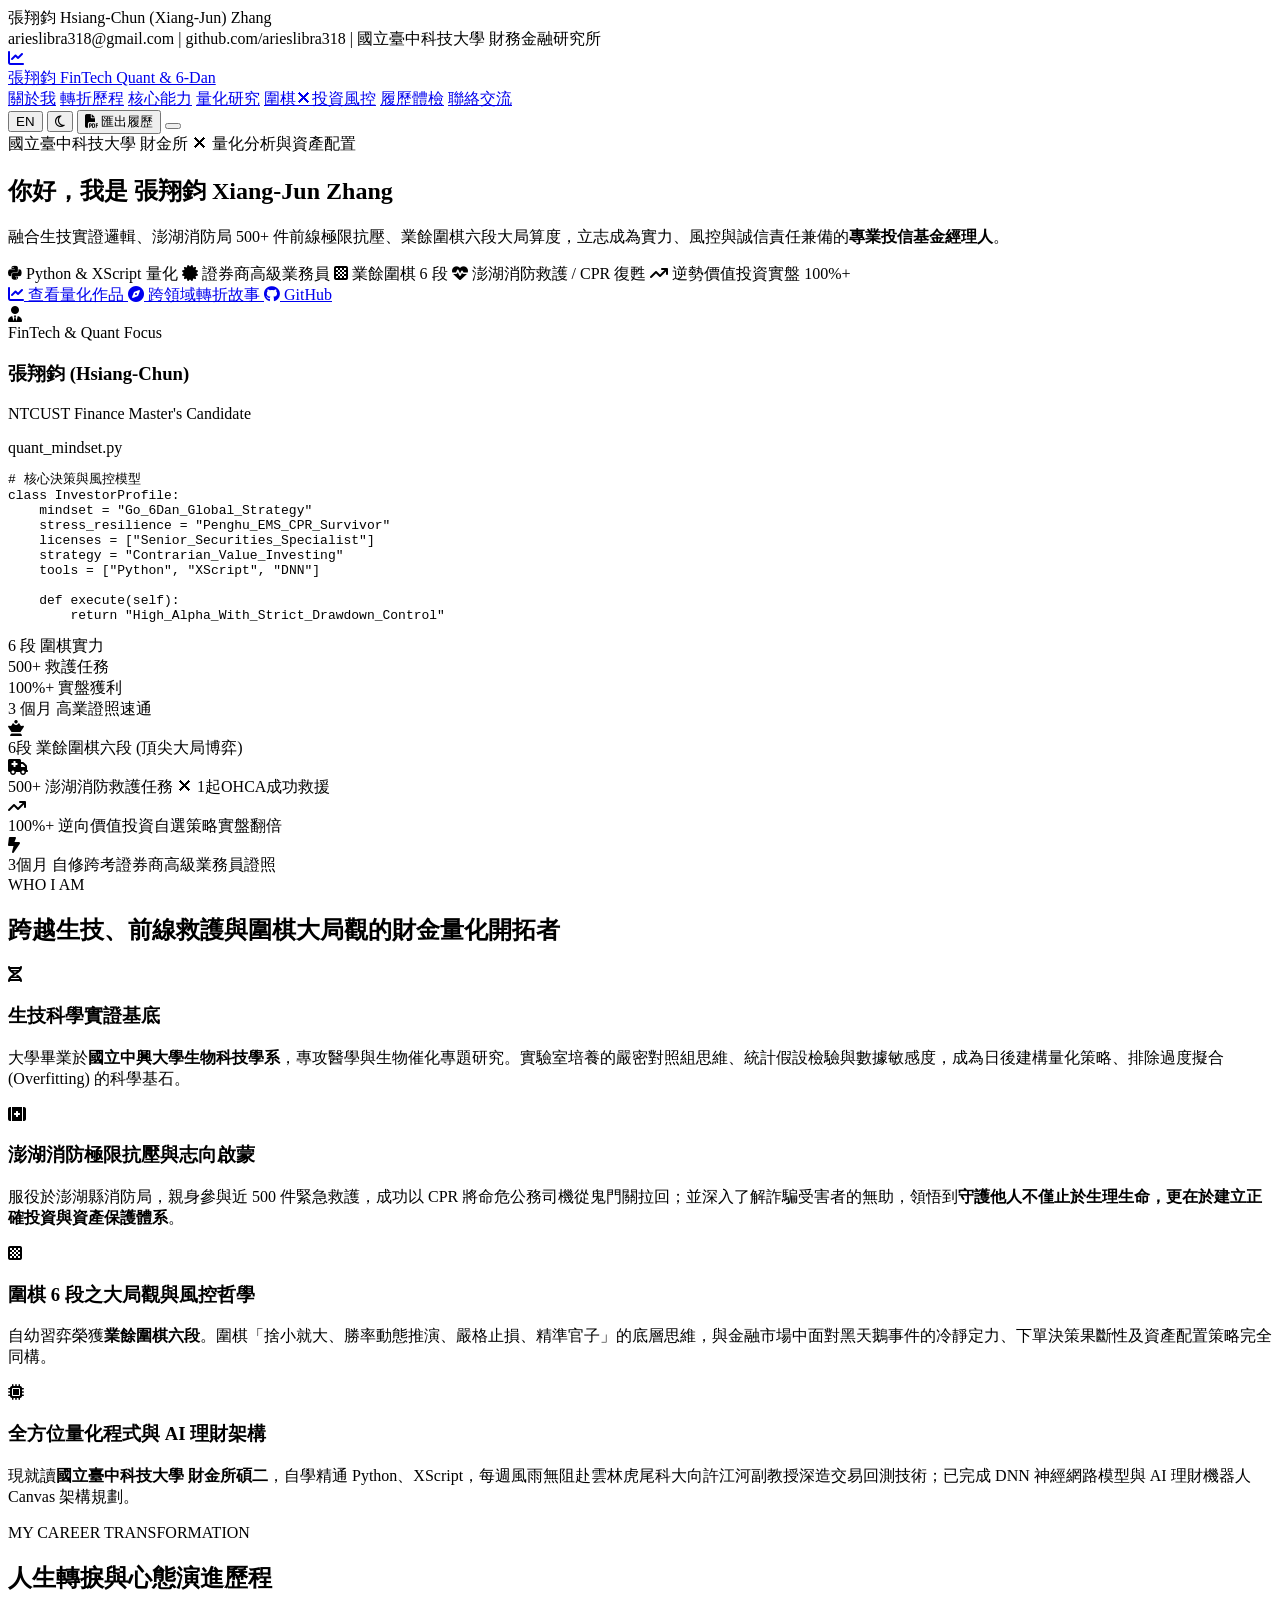
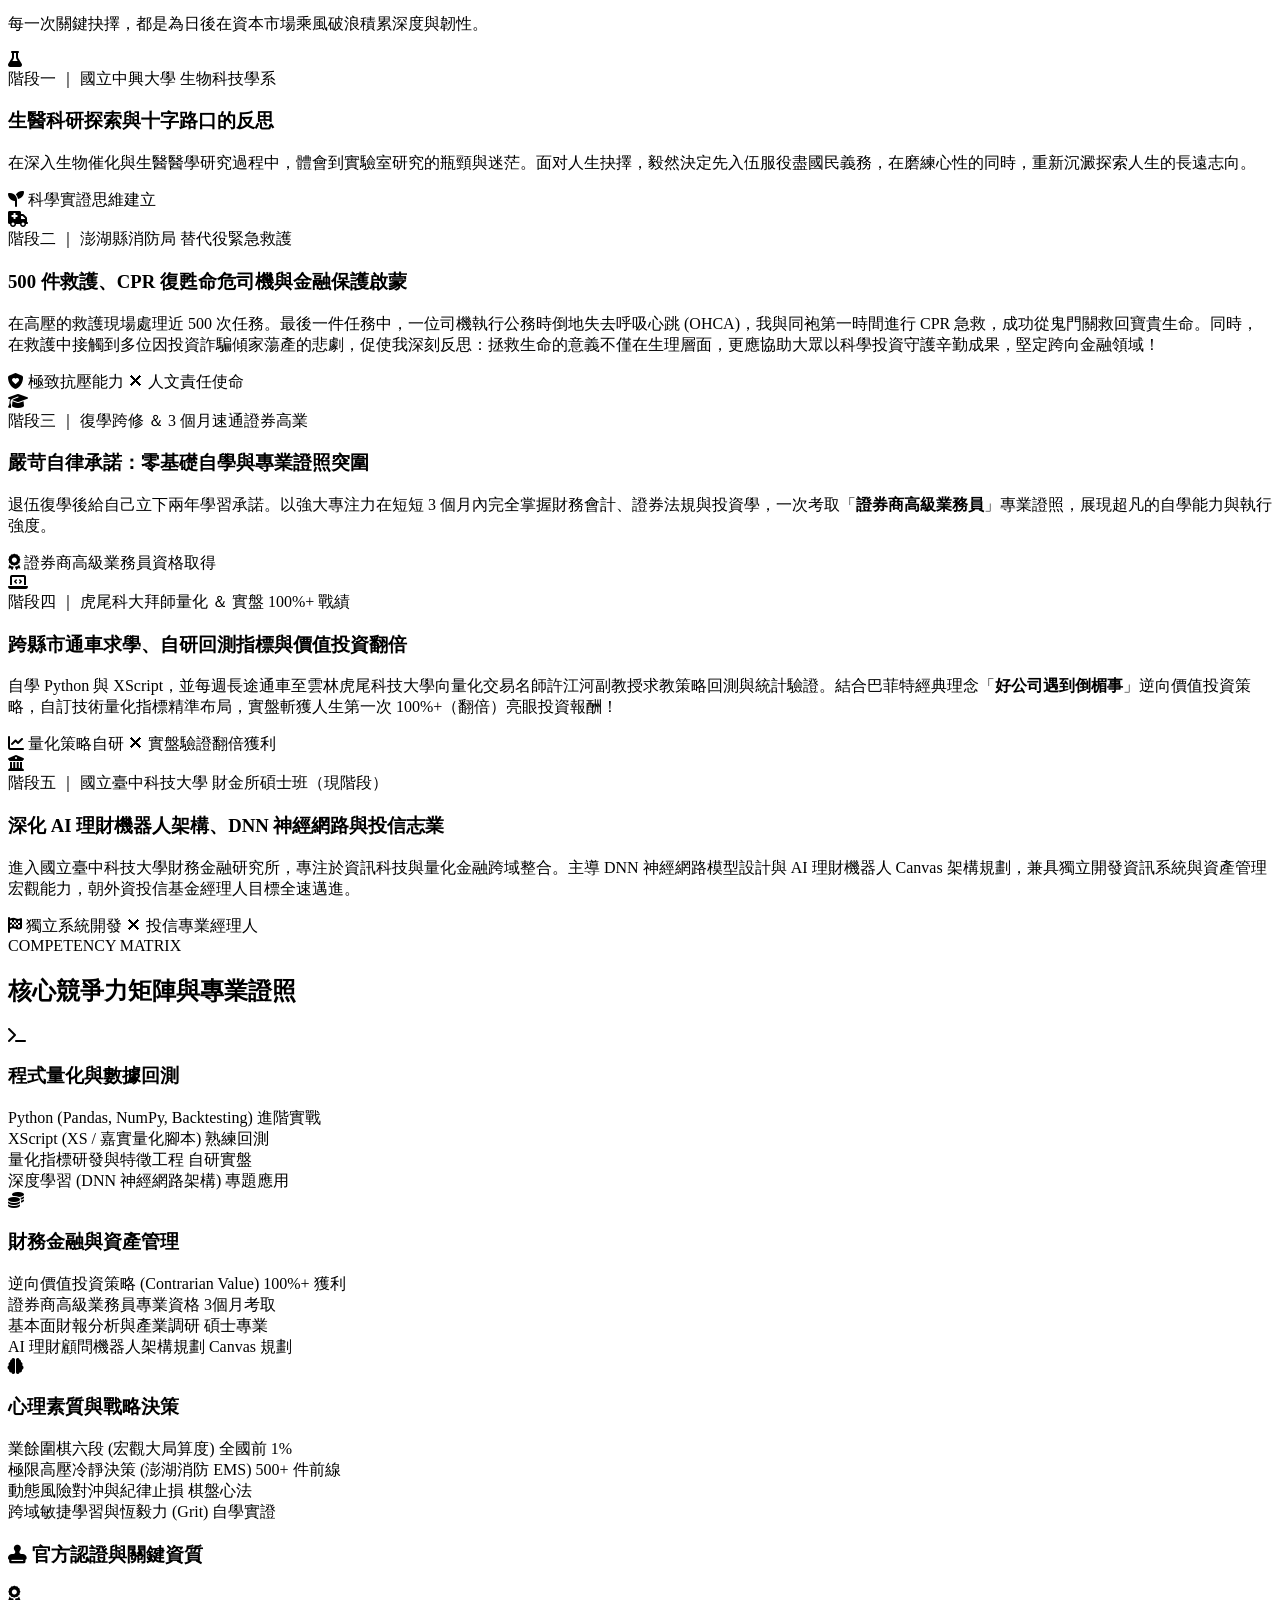
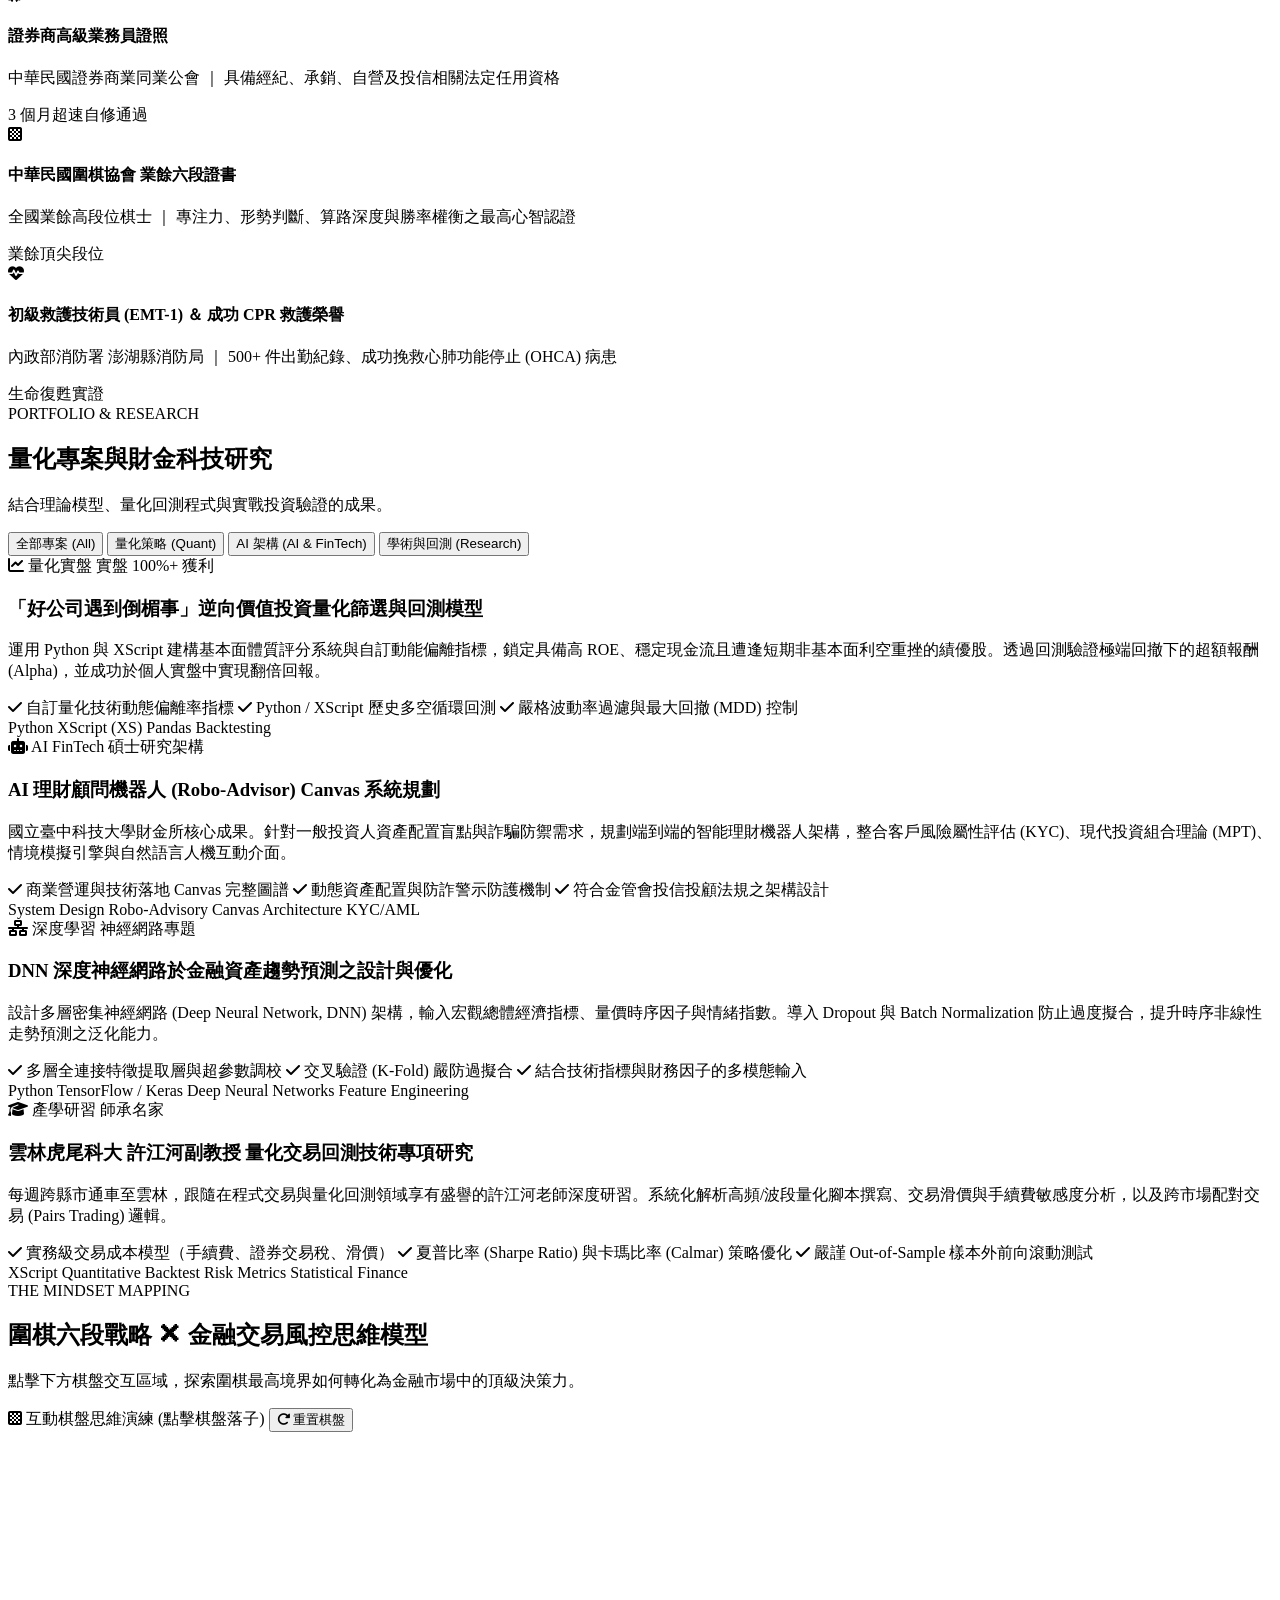
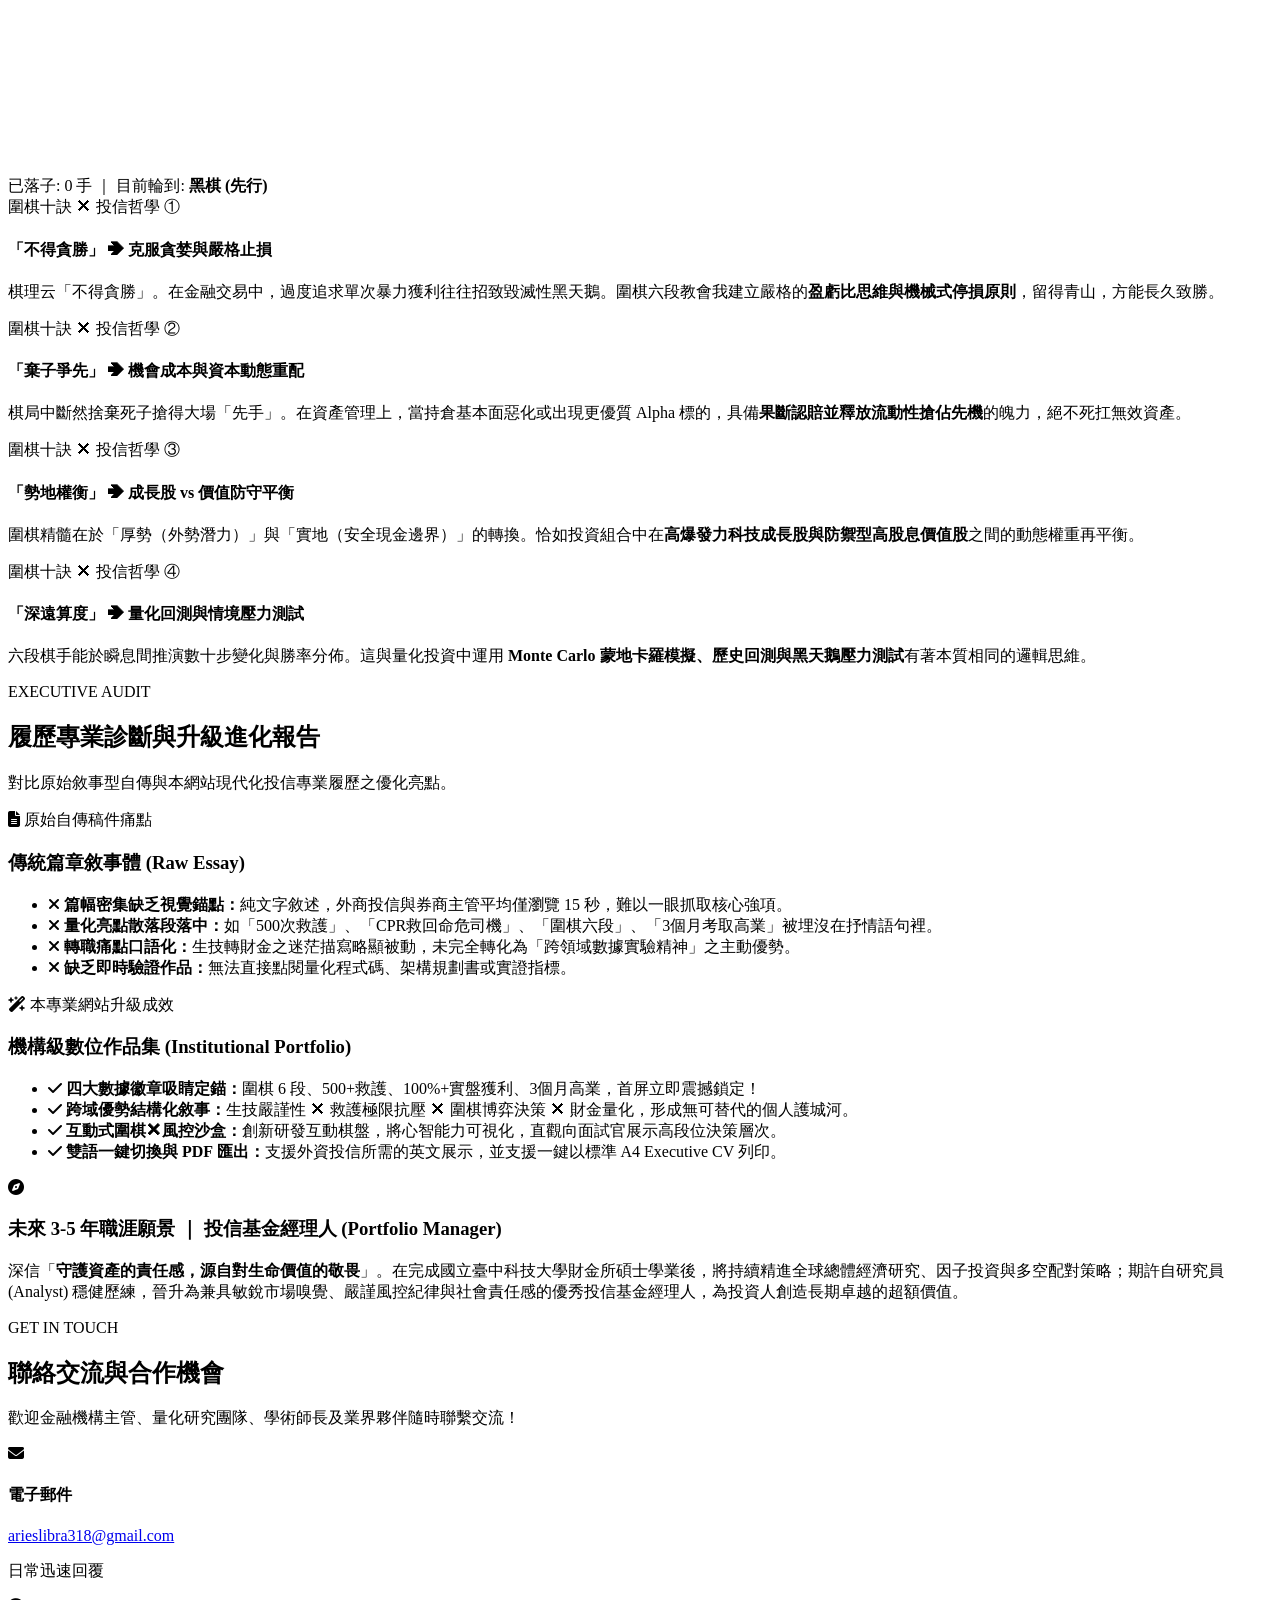
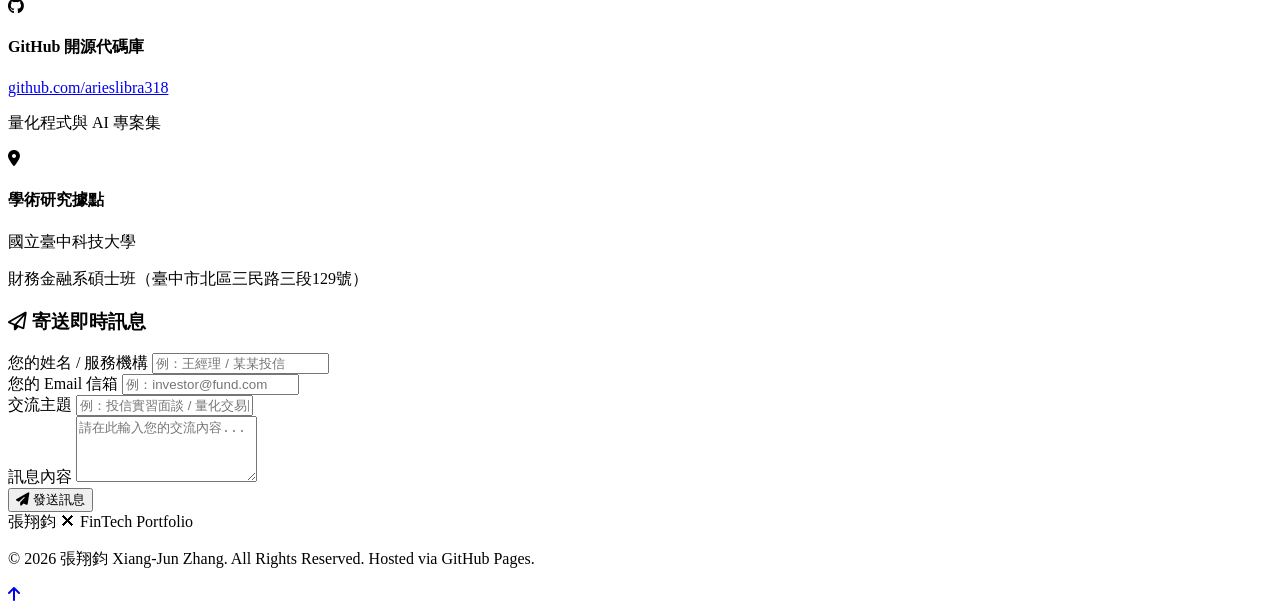
==== index.html @ 669055a6 "feat: add index.html homepage" ====
<!DOCTYPE html>
<html lang="zh-TW" data-theme="dark">
<head>
  <meta charset="UTF-8">
  <meta name="viewport" content="width=device-width, initial-scale=1.0">
  <title>張翔鈞 (Xiang-Jun Zhang) | 財金量化科技 ✕ 業餘圍棋六段 ✕ 投信經理人專業履歷作品集</title>
  <meta name="description" content="張翔鈞個人個人網站與專業作品集。國立臺中科技大學財金所碩士生，結合生技科學邏輯、消防局EMS極限抗壓、業餘圍棋六段戰略博弈、Python/XScript程式量化回測與證券高級業務員證照。">
  <meta name="keywords" content="張翔鈞, Xiang-Jun Zhang, arieslibra318, 臺中科技大學, 財金所, 證券高級業務員, 圍棋六段, 量化交易, Python, XScript, 投信經理人, 履歷, Portfolio">
  
  <!-- Open Graph -->
  <meta property="og:title" content="張翔鈞 Xiang-Jun Zhang | FinTech Quantitative Portfolio">
  <meta property="og:description" content="財金量化科技 ✕ 業餘圍棋六段 ✕ 500+救護極限抗壓 ✕ 投信經理人願景">
  <meta property="og:type" content="website">
  
  <!-- Google Fonts & Font Awesome Icons -->
  <link rel="preconnect" href="https://fonts.googleapis.com">
  <link rel="preconnect" href="https://fonts.gstatic.com" crossorigin>
  <link href="https://fonts.googleapis.com/css2?family=Plus+Jakarta+Sans:wght@300;400;500;600;700;800&family=Noto+Sans+TC:wght@300;400;500;700;900&family=JetBrains+Mono:wght@400;500;600&display=swap" rel="stylesheet">
  <link rel="stylesheet" href="https://cdnjs.cloudflare.com/ajax/libs/font-awesome/6.5.1/css/all.min.css">
  
  <link rel="stylesheet" href="style.css">
</head>
<body>
  <!-- Print Watermark for CV export -->
  <div class="print-header">
    <div class="print-name">張翔鈞 Hsiang-Chun (Xiang-Jun) Zhang</div>
    <div class="print-contact">arieslibra318@gmail.com | github.com/arieslibra318 | 國立臺中科技大學 財務金融研究所</div>
  </div>

  <!-- Navigation -->
  <header class="navbar" id="navbar">
    <div class="nav-container">
      <a href="#hero" class="nav-brand">
        <span class="brand-badge"><i class="fa-solid fa-chart-line"></i></span>
        <div class="brand-text">
          <span class="name">張翔鈞</span>
          <span class="title">FinTech Quant & 6-Dan</span>
        </div>
      </a>

      <nav class="nav-menu" id="navMenu">
        <a href="#about" class="nav-link" data-i18n="nav.about">關於我</a>
        <a href="#journey" class="nav-link" data-i18n="nav.journey">轉折歷程</a>
        <a href="#skills" class="nav-link" data-i18n="nav.skills">核心能力</a>
        <a href="#projects" class="nav-link" data-i18n="nav.projects">量化研究</a>
        <a href="#go-strategy" class="nav-link" data-i18n="nav.go">圍棋✕投資風控</a>
        <a href="#resume-audit" class="nav-link" data-i18n="nav.audit">履歷體檢</a>
        <a href="#contact" class="nav-link" data-i18n="nav.contact">聯絡交流</a>
      </nav>

      <div class="nav-actions">
        <!-- Language Switcher -->
        <button id="langToggle" class="btn-icon" title="切換語言 / Toggle Language" aria-label="Toggle Language">
          <span class="lang-text" id="langLabel">EN</span>
        </button>

        <!-- Theme Toggle -->
        <button id="themeToggle" class="btn-icon" title="切換深淺模式" aria-label="Toggle Theme">
          <i class="fa-regular fa-moon" id="themeIcon"></i>
        </button>

        <!-- Print Resume Button -->
        <button onclick="window.print()" class="btn-outline-sm btn-print" title="列印或匯出 PDF 履歷">
          <i class="fa-solid fa-file-pdf"></i>
          <span class="hide-mobile" data-i18n="btn.exportPdf">匯出履歷</span>
        </button>

        <!-- Mobile Menu Toggle -->
        <button class="mobile-toggle" id="mobileToggle" aria-label="Open Navigation">
          <span></span>
          <span></span>
          <span></span>
        </button>
      </div>
    </div>
  </header>

  <!-- Main Content -->
  <main>
    <!-- Hero Section -->
    <section class="hero-section" id="hero">
      <div class="hero-bg-glow"></div>
      <div class="hero-grid-pattern"></div>

      <div class="hero-container">
        <div class="hero-content">
          <div class="hero-badge">
            <span class="status-dot"></span>
            <span data-i18n="hero.badge">國立臺中科技大學 財金所 ✕ 量化分析與資產配置</span>
          </div>

          <h1 class="hero-title">
            <span class="greeting" data-i18n="hero.greeting">你好，我是</span>
            <span class="highlight-name">張翔鈞</span>
            <span class="english-name">Xiang-Jun Zhang</span>
          </h1>

          <p class="hero-subtitle" data-i18n="hero.subtitle">
            融合生技實證邏輯、澎湖消防局 500+ 件前線極限抗壓、業餘圍棋六段大局算度，立志成為實力、風控與誠信責任兼備的<strong>專業投信基金經理人</strong>。
          </p>

          <div class="hero-tags">
            <span class="tag"><i class="fa-brands fa-python"></i> Python & XScript 量化</span>
            <span class="tag"><i class="fa-solid fa-certificate"></i> 證券商高級業務員</span>
            <span class="tag"><i class="fa-solid fa-chess-board"></i> 業餘圍棋 6 段</span>
            <span class="tag"><i class="fa-solid fa-heart-pulse"></i> 澎湖消防救護 / CPR 復甦</span>
            <span class="tag"><i class="fa-solid fa-arrow-trend-up"></i> 逆勢價值投資實盤 100%+</span>
          </div>

          <div class="hero-cta-group">
            <a href="#projects" class="btn btn-primary">
              <i class="fa-solid fa-chart-line"></i>
              <span data-i18n="hero.ctaProjects">查看量化作品</span>
            </a>
            <a href="#journey" class="btn btn-secondary">
              <i class="fa-solid fa-compass"></i>
              <span data-i18n="hero.ctaJourney">跨領域轉折故事</span>
            </a>
            <a href="https://github.com/arieslibra318" target="_blank" rel="noopener noreferrer" class="btn btn-ghost">
              <i class="fa-brands fa-github"></i>
              <span>GitHub</span>
            </a>
          </div>
        </div>

        <!-- Hero Card / Profile Highlights -->
        <div class="hero-visual">
          <div class="profile-card">
            <div class="card-glow"></div>
            <div class="card-header">
              <div class="avatar-ring">
                <div class="avatar-inner">
                  <i class="fa-solid fa-user-tie"></i>
                </div>
              </div>
              <div class="card-meta">
                <span class="card-badge">FinTech & Quant Focus</span>
                <h3>張翔鈞 (Hsiang-Chun)</h3>
                <p>NTCUST Finance Master's Candidate</p>
              </div>
            </div>

            <div class="quick-terminal">
              <div class="terminal-bar">
                <span class="dot red"></span>
                <span class="dot yellow"></span>
                <span class="dot green"></span>
                <span class="terminal-title">quant_mindset.py</span>
              </div>
              <pre class="terminal-code"><code><span class="c-comment"># 核心決策與風控模型</span>
<span class="c-keyword">class</span> <span class="c-class">InvestorProfile</span>:
    <span class="c-var">mindset</span> = <span class="c-str">"Go_6Dan_Global_Strategy"</span>
    <span class="c-var">stress_resilience</span> = <span class="c-str">"Penghu_EMS_CPR_Survivor"</span>
    <span class="c-var">licenses</span> = [<span class="c-str">"Senior_Securities_Specialist"</span>]
    <span class="c-var">strategy</span> = <span class="c-str">"Contrarian_Value_Investing"</span>
    <span class="c-var">tools</span> = [<span class="c-str">"Python"</span>, <span class="c-str">"XScript"</span>, <span class="c-str">"DNN"</span>]
    
    <span class="c-keyword">def</span> <span class="c-func">execute</span>(self):
        <span class="c-keyword">return</span> <span class="c-str">"High_Alpha_With_Strict_Drawdown_Control"</span></code></pre>
            </div>

            <div class="card-footer-stats">
              <div class="f-stat">
                <span class="num">6 段</span>
                <span class="lbl">圍棋實力</span>
              </div>
              <div class="f-divider"></div>
              <div class="f-stat">
                <span class="num">500+</span>
                <span class="lbl">救護任務</span>
              </div>
              <div class="f-divider"></div>
              <div class="f-stat">
                <span class="num">100%+</span>
                <span class="lbl">實盤獲利</span>
              </div>
              <div class="f-divider"></div>
              <div class="f-stat">
                <span class="num">3 個月</span>
                <span class="lbl">高業證照速通</span>
              </div>
            </div>
          </div>
        </div>
      </div>

      <!-- Quick Metrics Ribbon -->
      <div class="metrics-ribbon">
        <div class="metric-item">
          <div class="metric-icon"><i class="fa-solid fa-chess-queen"></i></div>
          <div class="metric-data">
            <span class="metric-value" data-target="6">6</span><span class="metric-unit">段</span>
            <span class="metric-label" data-i18n="stat.go">業餘圍棋六段 (頂尖大局博弈)</span>
          </div>
        </div>
        <div class="metric-item">
          <div class="metric-icon"><i class="fa-solid fa-truck-medical"></i></div>
          <div class="metric-data">
            <span class="metric-value" data-target="500">500</span><span class="metric-unit">+</span>
            <span class="metric-label" data-i18n="stat.ems">澎湖消防救護任務 ✕ 1起OHCA成功救援</span>
          </div>
        </div>
        <div class="metric-item">
          <div class="metric-icon"><i class="fa-solid fa-arrow-trend-up"></i></div>
          <div class="metric-data">
            <span class="metric-value" data-target="100">100</span><span class="metric-unit">%+</span>
            <span class="metric-label" data-i18n="stat.roi">逆向價值投資自選策略實盤翻倍</span>
          </div>
        </div>
        <div class="metric-item">
          <div class="metric-icon"><i class="fa-solid fa-bolt-lightning"></i></div>
          <div class="metric-data">
            <span class="metric-value" data-target="3">3</span><span class="metric-unit">個月</span>
            <span class="metric-label" data-i18n="stat.license">自修跨考證券商高級業務員證照</span>
          </div>
        </div>
      </div>
    </section>

    <!-- About Section -->
    <section class="section about-section" id="about">
      <div class="container">
        <div class="section-header">
          <span class="section-kicker" data-i18n="about.kicker">WHO I AM</span>
          <h2 class="section-title" data-i18n="about.title">跨越生技、前線救護與圍棋大局觀的財金量化開拓者</h2>
          <div class="section-divider"></div>
        </div>

        <div class="about-grid">
          <div class="about-card highlight">
            <div class="card-icon"><i class="fa-solid fa-dna"></i></div>
            <h3 data-i18n="about.card1Title">生技科學實證基底</h3>
            <p data-i18n="about.card1Desc">
              大學畢業於<strong>國立中興大學生物科技學系</strong>，專攻醫學與生物催化專題研究。實驗室培養的嚴密對照組思維、統計假設檢驗與數據敏感度，成為日後建構量化策略、排除過度擬合 (Overfitting) 的科學基石。
            </p>
          </div>

          <div class="about-card highlight">
            <div class="card-icon"><i class="fa-solid fa-kit-medical"></i></div>
            <h3 data-i18n="about.card2Title">澎湖消防極限抗壓與志向啟蒙</h3>
            <p data-i18n="about.card2Desc">
              服役於澎湖縣消防局，親身參與近 500 件緊急救護，成功以 CPR 將命危公務司機從鬼門關拉回；並深入了解詐騙受害者的無助，領悟到<strong>守護他人不僅止於生理生命，更在於建立正確投資與資產保護體系</strong>。
            </p>
          </div>

          <div class="about-card highlight">
            <div class="card-icon"><i class="fa-solid fa-chess-board"></i></div>
            <h3 data-i18n="about.card3Title">圍棋 6 段之大局觀與風控哲學</h3>
            <p data-i18n="about.card3Desc">
              自幼習弈榮獲<strong>業餘圍棋六段</strong>。圍棋「捨小就大、勝率動態推演、嚴格止損、精準官子」的底層思維，與金融市場中面對黑天鵝事件的冷靜定力、下單決策果斷性及資產配置策略完全同構。
            </p>
          </div>

          <div class="about-card highlight">
            <div class="card-icon"><i class="fa-solid fa-microchip"></i></div>
            <h3 data-i18n="about.card4Title">全方位量化程式與 AI 理財架構</h3>
            <p data-i18n="about.card4Desc">
              現就讀<strong>國立臺中科技大學 財金所碩二</strong>，自學精通 Python、XScript，每週風雨無阻赴雲林虎尾科大向許江河副教授深造交易回測技術；已完成 DNN 神經網路模型與 AI 理財機器人 Canvas 架構規劃。
            </p>
          </div>
        </div>
      </div>
    </section>

    <!-- Career Journey Interactive Timeline -->
    <section class="section journey-section" id="journey">
      <div class="container">
        <div class="section-header">
          <span class="section-kicker" data-i18n="journey.kicker">MY CAREER TRANSFORMATION</span>
          <h2 class="section-title" data-i18n="journey.title">人生轉捩與心態演進歷程</h2>
          <p class="section-desc" data-i18n="journey.desc">每一次關鍵抉擇，都是為日後在資本市場乘風破浪積累深度與韌性。</p>
          <div class="section-divider"></div>
        </div>

        <div class="timeline">
          <!-- Timeline Item 1 -->
          <div class="timeline-item left">
            <div class="timeline-dot"><i class="fa-solid fa-flask"></i></div>
            <div class="timeline-content">
              <span class="timeline-date">階段一 ｜ 國立中興大學 生物科技學系</span>
              <h3 class="timeline-heading">生醫科研探索與十字路口的反思</h3>
              <p>
                在深入生物催化與生醫醫學研究過程中，體會到實驗室研究的瓶頸與迷茫。面对人生抉擇，毅然決定先入伍服役盡國民義務，在磨練心性的同時，重新沉澱探索人生的長遠志向。
              </p>
              <div class="timeline-pill"><i class="fa-solid fa-seedling"></i> 科學實證思維建立</div>
            </div>
          </div>

          <!-- Timeline Item 2 -->
          <div class="timeline-item right">
            <div class="timeline-dot highlight"><i class="fa-solid fa-truck-medical"></i></div>
            <div class="timeline-content">
              <span class="timeline-date">階段二 ｜ 澎湖縣消防局 替代役緊急救護</span>
              <h3 class="timeline-heading">500 件救護、CPR 復甦命危司機與金融保護啟蒙</h3>
              <p>
                在高壓的救護現場處理近 500 次任務。最後一件任務中，一位司機執行公務時倒地失去呼吸心跳 (OHCA)，我與同袍第一時間進行 CPR 急救，成功從鬼門關救回寶貴生命。同時，在救護中接觸到多位因投資詐騙傾家蕩產的悲劇，促使我深刻反思：拯救生命的意義不僅在生理層面，更應協助大眾以科學投資守護辛勤成果，堅定跨向金融領域！
              </p>
              <div class="timeline-pill highlight"><i class="fa-solid fa-shield-heart"></i> 極致抗壓能力 ✕ 人文責任使命</div>
            </div>
          </div>

          <!-- Timeline Item 3 -->
          <div class="timeline-item left">
            <div class="timeline-dot"><i class="fa-solid fa-graduation-cap"></i></div>
            <div class="timeline-content">
              <span class="timeline-date">階段三 ｜ 復學跨修 ＆ 3 個月速通證券高業</span>
              <h3 class="timeline-heading">嚴苛自律承諾：零基礎自學與專業證照突圍</h3>
              <p>
                退伍復學後給自己立下兩年學習承諾。以強大專注力在短短 3 個月內完全掌握財務會計、證券法規與投資學，一次考取「<strong>證券商高級業務員</strong>」專業證照，展現超凡的自學能力與執行強度。
              </p>
              <div class="timeline-pill"><i class="fa-solid fa-award"></i> 證券商高級業務員資格取得</div>
            </div>
          </div>

          <!-- Timeline Item 4 -->
          <div class="timeline-item right">
            <div class="timeline-dot highlight"><i class="fa-solid fa-laptop-code"></i></div>
            <div class="timeline-content">
              <span class="timeline-date">階段四 ｜ 虎尾科大拜師量化 ＆ 實盤 100%+ 戰績</span>
              <h3 class="timeline-heading">跨縣市通車求學、自研回測指標與價值投資翻倍</h3>
              <p>
                自學 Python 與 XScript，並每週長途通車至雲林虎尾科技大學向量化交易名師許江河副教授求教策略回測與統計驗證。結合巴菲特經典理念「<strong>好公司遇到倒楣事</strong>」逆向價值投資策略，自訂技術量化指標精準布局，實盤斬獲人生第一次 100%+（翻倍）亮眼投資報酬！
              </p>
              <div class="timeline-pill highlight"><i class="fa-solid fa-chart-line"></i> 量化策略自研 ✕ 實盤驗證翻倍獲利</div>
            </div>
          </div>

          <!-- Timeline Item 5 -->
          <div class="timeline-item left">
            <div class="timeline-dot"><i class="fa-solid fa-building-columns"></i></div>
            <div class="timeline-content">
              <span class="timeline-date">階段五 ｜ 國立臺中科技大學 財金所碩士班（現階段）</span>
              <h3 class="timeline-heading">深化 AI 理財機器人架構、DNN 神經網路與投信志業</h3>
              <p>
                進入國立臺中科技大學財務金融研究所，專注於資訊科技與量化金融跨域整合。主導 DNN 神經網路模型設計與 AI 理財機器人 Canvas 架構規劃，兼具獨立開發資訊系統與資產管理宏觀能力，朝外資投信基金經理人目標全速邁進。
              </p>
              <div class="timeline-pill"><i class="fa-solid fa-flag-checkered"></i> 獨立系統開發 ✕ 投信專業經理人</div>
            </div>
          </div>
        </div>
      </div>
    </section>

    <!-- Skills & Certifications Section -->
    <section class="section skills-section" id="skills">
      <div class="container">
        <div class="section-header">
          <span class="section-kicker" data-i18n="skills.kicker">COMPETENCY MATRIX</span>
          <h2 class="section-title" data-i18n="skills.title">核心競爭力矩陣與專業證照</h2>
          <div class="section-divider"></div>
        </div>

        <div class="skills-grid">
          <!-- Column 1: Quant & Code -->
          <div class="skill-category">
            <div class="cat-header">
              <i class="fa-solid fa-terminal"></i>
              <h3>程式量化與數據回測</h3>
            </div>
            <div class="skill-list">
              <div class="skill-item">
                <div class="skill-info">
                  <span>Python (Pandas, NumPy, Backtesting)</span>
                  <span class="skill-lvl">進階實戰</span>
                </div>
                <div class="skill-bar"><div class="fill" style="width: 88%;"></div></div>
              </div>

              <div class="skill-item">
                <div class="skill-info">
                  <span>XScript (XS / 嘉實量化腳本)</span>
                  <span class="skill-lvl">熟練回測</span>
                </div>
                <div class="skill-bar"><div class="fill" style="width: 85%;"></div></div>
              </div>

              <div class="skill-item">
                <div class="skill-info">
                  <span>量化指標研發與特徵工程</span>
                  <span class="skill-lvl">自研實盤</span>
                </div>
                <div class="skill-bar"><div class="fill" style="width: 82%;"></div></div>
              </div>

              <div class="skill-item">
                <div class="skill-info">
                  <span>深度學習 (DNN 神經網路架構)</span>
                  <span class="skill-lvl">專題應用</span>
                </div>
                <div class="skill-bar"><div class="fill" style="width: 78%;"></div></div>
              </div>
            </div>
          </div>

          <!-- Column 2: Finance & Investment -->
          <div class="skill-category">
            <div class="cat-header">
              <i class="fa-solid fa-coins"></i>
              <h3>財務金融與資產管理</h3>
            </div>
            <div class="skill-list">
              <div class="skill-item">
                <div class="skill-info">
                  <span>逆向價值投資策略 (Contrarian Value)</span>
                  <span class="skill-lvl">100%+ 獲利</span>
                </div>
                <div class="skill-bar"><div class="fill" style="width: 90%;"></div></div>
              </div>

              <div class="skill-item">
                <div class="skill-info">
                  <span>證券商高級業務員專業資格</span>
                  <span class="skill-lvl">3個月考取</span>
                </div>
                <div class="skill-bar"><div class="fill" style="width: 95%;"></div></div>
              </div>

              <div class="skill-item">
                <div class="skill-info">
                  <span>基本面財報分析與產業調研</span>
                  <span class="skill-lvl">碩士專業</span>
                </div>
                <div class="skill-bar"><div class="fill" style="width: 85%;"></div></div>
              </div>

              <div class="skill-item">
                <div class="skill-info">
                  <span>AI 理財顧問機器人架構規劃</span>
                  <span class="skill-lvl">Canvas 規劃</span>
                </div>
                <div class="skill-bar"><div class="fill" style="width: 86%;"></div></div>
              </div>
            </div>
          </div>

          <!-- Column 3: Mindset & Resilience -->
          <div class="skill-category">
            <div class="cat-header">
              <i class="fa-solid fa-brain"></i>
              <h3>心理素質與戰略決策</h3>
            </div>
            <div class="skill-list">
              <div class="skill-item">
                <div class="skill-info">
                  <span>業餘圍棋六段 (宏觀大局算度)</span>
                  <span class="skill-lvl">全國前 1%</span>
                </div>
                <div class="skill-bar"><div class="fill" style="width: 96%;"></div></div>
              </div>

              <div class="skill-item">
                <div class="skill-info">
                  <span>極限高壓冷靜決策 (澎湖消防 EMS)</span>
                  <span class="skill-lvl">500+ 件前線</span>
                </div>
                <div class="skill-bar"><div class="fill" style="width: 95%;"></div></div>
              </div>

              <div class="skill-item">
                <div class="skill-info">
                  <span>動態風險對沖與紀律止損</span>
                  <span class="skill-lvl">棋盤心法</span>
                </div>
                <div class="skill-bar"><div class="fill" style="width: 92%;"></div></div>
              </div>

              <div class="skill-item">
                <div class="skill-info">
                  <span>跨域敏捷學習與恆毅力 (Grit)</span>
                  <span class="skill-lvl">自學實證</span>
                </div>
                <div class="skill-bar"><div class="fill" style="width: 94%;"></div></div>
              </div>
            </div>
          </div>
        </div>

        <!-- Official Certifications Showcase -->
        <div class="certs-showcase">
          <h3 class="certs-title"><i class="fa-solid fa-stamp"></i> 官方認證與關鍵資質</h3>
          <div class="certs-cards">
            <div class="cert-card">
              <div class="cert-badge-icon"><i class="fa-solid fa-award"></i></div>
              <div class="cert-details">
                <h4>證券商高級業務員證照</h4>
                <p>中華民國證券商業同業公會 ｜ 具備經紀、承銷、自營及投信相關法定任用資格</p>
                <span class="cert-tag">3 個月超速自修通過</span>
              </div>
            </div>

            <div class="cert-card">
              <div class="cert-badge-icon"><i class="fa-solid fa-chess-board"></i></div>
              <div class="cert-details">
                <h4>中華民國圍棋協會 業餘六段證書</h4>
                <p>全國業餘高段位棋士 ｜ 專注力、形勢判斷、算路深度與勝率權衡之最高心智認證</p>
                <span class="cert-tag">業餘頂尖段位</span>
              </div>
            </div>

            <div class="cert-card">
              <div class="cert-badge-icon"><i class="fa-solid fa-heart-pulse"></i></div>
              <div class="cert-details">
                <h4>初級救護技術員 (EMT-1) ＆ 成功 CPR 救護榮譽</h4>
                <p>內政部消防署 澎湖縣消防局 ｜ 500+ 件出勤紀錄、成功挽救心肺功能停止 (OHCA) 病患</p>
                <span class="cert-tag">生命復甦實證</span>
              </div>
            </div>
          </div>
        </div>
      </div>
    </section>

    <!-- Quantitative & FinTech Projects -->
    <section class="section projects-section" id="projects">
      <div class="container">
        <div class="section-header">
          <span class="section-kicker" data-i18n="projects.kicker">PORTFOLIO & RESEARCH</span>
          <h2 class="section-title" data-i18n="projects.title">量化專案與財金科技研究</h2>
          <p class="section-desc" data-i18n="projects.desc">結合理論模型、量化回測程式與實戰投資驗證的成果。</p>
          <div class="section-divider"></div>
        </div>

        <div class="project-filters">
          <button class="filter-btn active" data-filter="all">全部專案 (All)</button>
          <button class="filter-btn" data-filter="quant">量化策略 (Quant)</button>
          <button class="filter-btn" data-filter="ai">AI 架構 (AI & FinTech)</button>
          <button class="filter-btn" data-filter="academic">學術與回測 (Research)</button>
        </div>

        <div class="projects-grid">
          <!-- Project 1 -->
          <div class="project-card" data-category="quant">
            <div class="project-tag-bar">
              <span class="ptag quant"><i class="fa-solid fa-chart-line"></i> 量化實盤</span>
              <span class="pstatus success">實盤 100%+ 獲利</span>
            </div>
            <h3 class="project-title">「好公司遇到倒楣事」逆向價值投資量化篩選與回測模型</h3>
            <p class="project-desc">
              運用 Python 與 XScript 建構基本面體質評分系統與自訂動能偏離指標，鎖定具備高 ROE、穩定現金流且遭逢短期非基本面利空重挫的績優股。透過回測驗證極端回撤下的超額報酬 (Alpha)，並成功於個人實盤中實現翻倍回報。
            </p>
            <div class="project-features">
              <span><i class="fa-solid fa-check"></i> 自訂量化技術動態偏離率指標</span>
              <span><i class="fa-solid fa-check"></i> Python / XScript 歷史多空循環回測</span>
              <span><i class="fa-solid fa-check"></i> 嚴格波動率過濾與最大回撤 (MDD) 控制</span>
            </div>
            <div class="tech-stack">
              <span>Python</span>
              <span>XScript (XS)</span>
              <span>Pandas</span>
              <span>Backtesting</span>
            </div>
          </div>

          <!-- Project 2 -->
          <div class="project-card" data-category="ai">
            <div class="project-tag-bar">
              <span class="ptag ai"><i class="fa-solid fa-robot"></i> AI FinTech</span>
              <span class="pstatus info">碩士研究架構</span>
            </div>
            <h3 class="project-title">AI 理財顧問機器人 (Robo-Advisor) Canvas 系統規劃</h3>
            <p class="project-desc">
              國立臺中科技大學財金所核心成果。針對一般投資人資產配置盲點與詐騙防禦需求，規劃端到端的智能理財機器人架構，整合客戶風險屬性評估 (KYC)、現代投資組合理論 (MPT)、情境模擬引擎與自然語言人機互動介面。
            </p>
            <div class="project-features">
              <span><i class="fa-solid fa-check"></i> 商業營運與技術落地 Canvas 完整圖譜</span>
              <span><i class="fa-solid fa-check"></i> 動態資產配置與防詐警示防護機制</span>
              <span><i class="fa-solid fa-check"></i> 符合金管會投信投顧法規之架構設計</span>
            </div>
            <div class="tech-stack">
              <span>System Design</span>
              <span>Robo-Advisory</span>
              <span>Canvas Architecture</span>
              <span>KYC/AML</span>
            </div>
          </div>

          <!-- Project 3 -->
          <div class="project-card" data-category="ai">
            <div class="project-tag-bar">
              <span class="ptag ai"><i class="fa-solid fa-network-wired"></i> 深度學習</span>
              <span class="pstatus warning">神經網路專題</span>
            </div>
            <h3 class="project-title">DNN 深度神經網路於金融資產趨勢預測之設計與優化</h3>
            <p class="project-desc">
              設計多層密集神經網路 (Deep Neural Network, DNN) 架構，輸入宏觀總體經濟指標、量價時序因子與情緒指數。導入 Dropout 與 Batch Normalization 防止過度擬合，提升時序非線性走勢預測之泛化能力。
            </p>
            <div class="project-features">
              <span><i class="fa-solid fa-check"></i> 多層全連接特徵提取層與超參數調校</span>
              <span><i class="fa-solid fa-check"></i> 交叉驗證 (K-Fold) 嚴防過擬合</span>
              <span><i class="fa-solid fa-check"></i> 結合技術指標與財務因子的多模態輸入</span>
            </div>
            <div class="tech-stack">
              <span>Python</span>
              <span>TensorFlow / Keras</span>
              <span>Deep Neural Networks</span>
              <span>Feature Engineering</span>
            </div>
          </div>

          <!-- Project 4 -->
          <div class="project-card" data-category="academic">
            <div class="project-tag-bar">
              <span class="ptag academic"><i class="fa-solid fa-graduation-cap"></i> 產學研習</span>
              <span class="pstatus primary">師承名家</span>
            </div>
            <h3 class="project-title">雲林虎尾科大 許江河副教授 量化交易回測技術專項研究</h3>
            <p class="project-desc">
              每週跨縣市通車至雲林，跟隨在程式交易與量化回測領域享有盛譽的許江河老師深度研習。系統化解析高頻/波段量化腳本撰寫、交易滑價與手續費敏感度分析，以及跨市場配對交易 (Pairs Trading) 邏輯。
            </p>
            <div class="project-features">
              <span><i class="fa-solid fa-check"></i> 實務級交易成本模型（手續費、證券交易稅、滑價）</span>
              <span><i class="fa-solid fa-check"></i> 夏普比率 (Sharpe Ratio) 與卡瑪比率 (Calmar) 策略優化</span>
              <span><i class="fa-solid fa-check"></i> 嚴謹 Out-of-Sample 樣本外前向滾動測試</span>
            </div>
            <div class="tech-stack">
              <span>XScript</span>
              <span>Quantitative Backtest</span>
              <span>Risk Metrics</span>
              <span>Statistical Finance</span>
            </div>
          </div>
        </div>
      </div>
    </section>

    <!-- Go Strategy & Trading Risk Philosophy Interactive Sandbox -->
    <section class="section go-section" id="go-strategy">
      <div class="container">
        <div class="section-header">
          <span class="section-kicker" data-i18n="go.kicker">THE MINDSET MAPPING</span>
          <h2 class="section-title" data-i18n="go.title">圍棋六段戰略 ✕ 金融交易風控思維模型</h2>
          <p class="section-desc" data-i18n="go.desc">點擊下方棋盤交互區域，探索圍棋最高境界如何轉化為金融市場中的頂級決策力。</p>
          <div class="section-divider"></div>
        </div>

        <div class="go-interactive-wrapper">
          <!-- Interactive Board Sandbox -->
          <div class="go-board-card">
            <div class="board-header">
              <span class="board-title"><i class="fa-solid fa-chess-board"></i> 互動棋盤思維演練 (點擊棋盤落子)</span>
              <button id="resetBoardBtn" class="btn-sm"><i class="fa-solid fa-rotate-right"></i> 重置棋盤</button>
            </div>
            
            <div class="go-board-canvas-container">
              <canvas id="goCanvas" width="340" height="340"></canvas>
            </div>

            <div class="board-status">
              <span id="boardMoveInfo">已落子: 0 手 ｜ 目前輪到: <strong id="currentTurnText">黑棋 (先行)</strong></span>
            </div>
          </div>

          <!-- Mindset Correspondence Cards -->
          <div class="go-philosophy-cards">
            <div class="phi-card" data-step="1">
              <div class="phi-badge">圍棋十訣 ✕ 投信哲學 ①</div>
              <h4>「不得貪勝」 ➔ 克服貪婪與嚴格止損</h4>
              <p>
                棋理云「不得貪勝」。在金融交易中，過度追求單次暴力獲利往往招致毀滅性黑天鵝。圍棋六段教會我建立嚴格的<strong>盈虧比思維與機械式停損原則</strong>，留得青山，方能長久致勝。
              </p>
            </div>

            <div class="phi-card" data-step="2">
              <div class="phi-badge">圍棋十訣 ✕ 投信哲學 ②</div>
              <h4>「棄子爭先」 ➔ 機會成本與資本動態重配</h4>
              <p>
                棋局中斷然捨棄死子搶得大場「先手」。在資產管理上，當持倉基本面惡化或出現更優質 Alpha 標的，具備<strong>果斷認賠並釋放流動性搶佔先機</strong>的魄力，絕不死扛無效資產。
              </p>
            </div>

            <div class="phi-card" data-step="3">
              <div class="phi-badge">圍棋十訣 ✕ 投信哲學 ③</div>
              <h4>「勢地權衡」 ➔ 成長股 vs 價值防守平衡</h4>
              <p>
                圍棋精髓在於「厚勢（外勢潛力）」與「實地（安全現金邊界）」的轉換。恰如投資組合中在<strong>高爆發力科技成長股與防禦型高股息價值股</strong>之間的動態權重再平衡。
              </p>
            </div>

            <div class="phi-card" data-step="4">
              <div class="phi-badge">圍棋十訣 ✕ 投信哲學 ④</div>
              <h4>「深遠算度」 ➔ 量化回測與情境壓力測試</h4>
              <p>
                六段棋手能於瞬息間推演數十步變化與勝率分佈。這與量化投資中運用 <strong>Monte Carlo 蒙地卡羅模擬、歷史回測與黑天鵝壓力測試</strong>有著本質相同的邏輯思維。
              </p>
            </div>
          </div>
        </div>
      </div>
    </section>

    <!-- Resume Diagnosis & Audit Report Section -->
    <section class="section audit-section" id="resume-audit">
      <div class="container">
        <div class="section-header">
          <span class="section-kicker" data-i18n="audit.kicker">EXECUTIVE AUDIT</span>
          <h2 class="section-title" data-i18n="audit.title">履歷專業診斷與升級進化報告</h2>
          <p class="section-desc" data-i18n="audit.desc">對比原始敘事型自傳與本網站現代化投信專業履歷之優化亮點。</p>
          <div class="section-divider"></div>
        </div>

        <div class="audit-comparison-grid">
          <!-- Before Card -->
          <div class="audit-card before">
            <div class="audit-card-header">
              <span class="audit-tag warning"><i class="fa-solid fa-file-lines"></i> 原始自傳稿件痛點</span>
              <h3>傳統篇章敘事體 (Raw Essay)</h3>
            </div>
            <ul class="audit-points">
              <li><i class="fa-solid fa-xmark text-danger"></i> <strong>篇幅密集缺乏視覺錨點：</strong>純文字敘述，外商投信與券商主管平均僅瀏覽 15 秒，難以一眼抓取核心強項。</li>
              <li><i class="fa-solid fa-xmark text-danger"></i> <strong>量化亮點散落段落中：</strong>如「500次救護」、「CPR救回命危司機」、「圍棋六段」、「3個月考取高業」被埋沒在抒情語句裡。</li>
              <li><i class="fa-solid fa-xmark text-danger"></i> <strong>轉職痛點口語化：</strong>生技轉財金之迷茫描寫略顯被動，未完全轉化為「跨領域數據實驗精神」之主動優勢。</li>
              <li><i class="fa-solid fa-xmark text-danger"></i> <strong>缺乏即時驗證作品：</strong>無法直接點閱量化程式碼、架構規劃書或實證指標。</li>
            </ul>
          </div>

          <!-- After Card -->
          <div class="audit-card after">
            <div class="audit-card-header">
              <span class="audit-tag success"><i class="fa-solid fa-wand-magic-sparkles"></i> 本專業網站升級成效</span>
              <h3>機構級數位作品集 (Institutional Portfolio)</h3>
            </div>
            <ul class="audit-points">
              <li><i class="fa-solid fa-check text-success"></i> <strong>四大數據徽章吸睛定錨：</strong>圍棋 6 段、500+救護、100%+實盤獲利、3個月高業，首屏立即震撼鎖定！</li>
              <li><i class="fa-solid fa-check text-success"></i> <strong>跨域優勢結構化敘事：</strong>生技嚴謹性 ✕ 救護極限抗壓 ✕ 圍棋博弈決策 ✕ 財金量化，形成無可替代的個人護城河。</li>
              <li><i class="fa-solid fa-check text-success"></i> <strong>互動式圍棋✕風控沙盒：</strong>創新研發互動棋盤，將心智能力可視化，直觀向面試官展示高段位決策層次。</li>
              <li><i class="fa-solid fa-check text-success"></i> <strong>雙語一鍵切換與 PDF 匯出：</strong>支援外資投信所需的英文展示，並支援一鍵以標準 A4 Executive CV 列印。</li>
            </ul>
          </div>
        </div>

        <!-- Career Goal Vision Box -->
        <div class="vision-box">
          <div class="vision-icon"><i class="fa-solid fa-compass"></i></div>
          <div class="vision-content">
            <h3>未來 3-5 年職涯願景 ｜ 投信基金經理人 (Portfolio Manager)</h3>
            <p>
              深信「<strong>守護資產的責任感，源自對生命價值的敬畏</strong>」。在完成國立臺中科技大學財金所碩士學業後，將持續精進全球總體經濟研究、因子投資與多空配對策略；期許自研究員 (Analyst) 穩健歷練，晉升為兼具敏銳市場嗅覺、嚴謹風控紀律與社會責任感的優秀投信基金經理人，為投資人創造長期卓越的超額價值。
            </p>
          </div>
        </div>
      </div>
    </section>

    <!-- Contact & Connect Section -->
    <section class="section contact-section" id="contact">
      <div class="container">
        <div class="section-header">
          <span class="section-kicker" data-i18n="contact.kicker">GET IN TOUCH</span>
          <h2 class="section-title" data-i18n="contact.title">聯絡交流與合作機會</h2>
          <p class="section-desc" data-i18n="contact.desc">歡迎金融機構主管、量化研究團隊、學術師長及業界夥伴隨時聯繫交流！</p>
          <div class="section-divider"></div>
        </div>

        <div class="contact-grid">
          <div class="contact-card">
            <div class="c-icon"><i class="fa-solid fa-envelope"></i></div>
            <h4>電子郵件</h4>
            <a href="mailto:arieslibra318@gmail.com" class="c-link">arieslibra318@gmail.com</a>
            <p>日常迅速回覆</p>
          </div>

          <div class="contact-card">
            <div class="c-icon"><i class="fa-brands fa-github"></i></div>
            <h4>GitHub 開源代碼庫</h4>
            <a href="https://github.com/arieslibra318" target="_blank" rel="noopener noreferrer" class="c-link">github.com/arieslibra318</a>
            <p>量化程式與 AI 專案集</p>
          </div>

          <div class="contact-card">
            <div class="c-icon"><i class="fa-solid fa-location-dot"></i></div>
            <h4>學術研究據點</h4>
            <span class="c-link">國立臺中科技大學</span>
            <p>財務金融系碩士班（臺中市北區三民路三段129號）</p>
          </div>
        </div>

        <!-- Interactive Quick Contact Modal / Form -->
        <div class="quick-contact-box">
          <h3><i class="fa-regular fa-paper-plane"></i> 寄送即時訊息</h3>
          <form id="contactForm" class="contact-form" onsubmit="event.preventDefault(); alert('感謝您的來信！已收到您的訊息，張翔鈞將會盡速與您聯絡。'); this.reset();">
            <div class="form-row">
              <div class="form-group">
                <label for="cName">您的姓名 / 服務機構</label>
                <input type="text" id="cName" required placeholder="例：王經理 / 某某投信">
              </div>
              <div class="form-group">
                <label for="cEmail">您的 Email 信箱</label>
                <input type="email" id="cEmail" required placeholder="例：investor@fund.com">
              </div>
            </div>
            <div class="form-group">
              <label for="cSubject">交流主題</label>
              <input type="text" id="cSubject" required placeholder="例：投信實習面談 / 量化交易回測交流">
            </div>
            <div class="form-group">
              <label for="cMsg">訊息內容</label>
              <textarea id="cMsg" rows="4" required placeholder="請在此輸入您的交流內容..."></textarea>
            </div>
            <button type="submit" class="btn btn-primary btn-block">
              <i class="fa-solid fa-paper-plane"></i> 發送訊息
            </button>
          </form>
        </div>
      </div>
    </section>
  </main>

  <!-- Footer -->
  <footer class="footer">
    <div class="container footer-content">
      <div class="footer-left">
        <span class="f-logo">張翔鈞 ✕ FinTech Portfolio</span>
        <p>© 2026 張翔鈞 Xiang-Jun Zhang. All Rights Reserved. Hosted via GitHub Pages.</p>
      </div>
      <div class="footer-right">
        <a href="#hero" class="back-to-top" title="回到頂部"><i class="fa-solid fa-arrow-up"></i></a>
      </div>
    </div>
  </footer>

  <script src="app.js"></script>
</body>
</html>
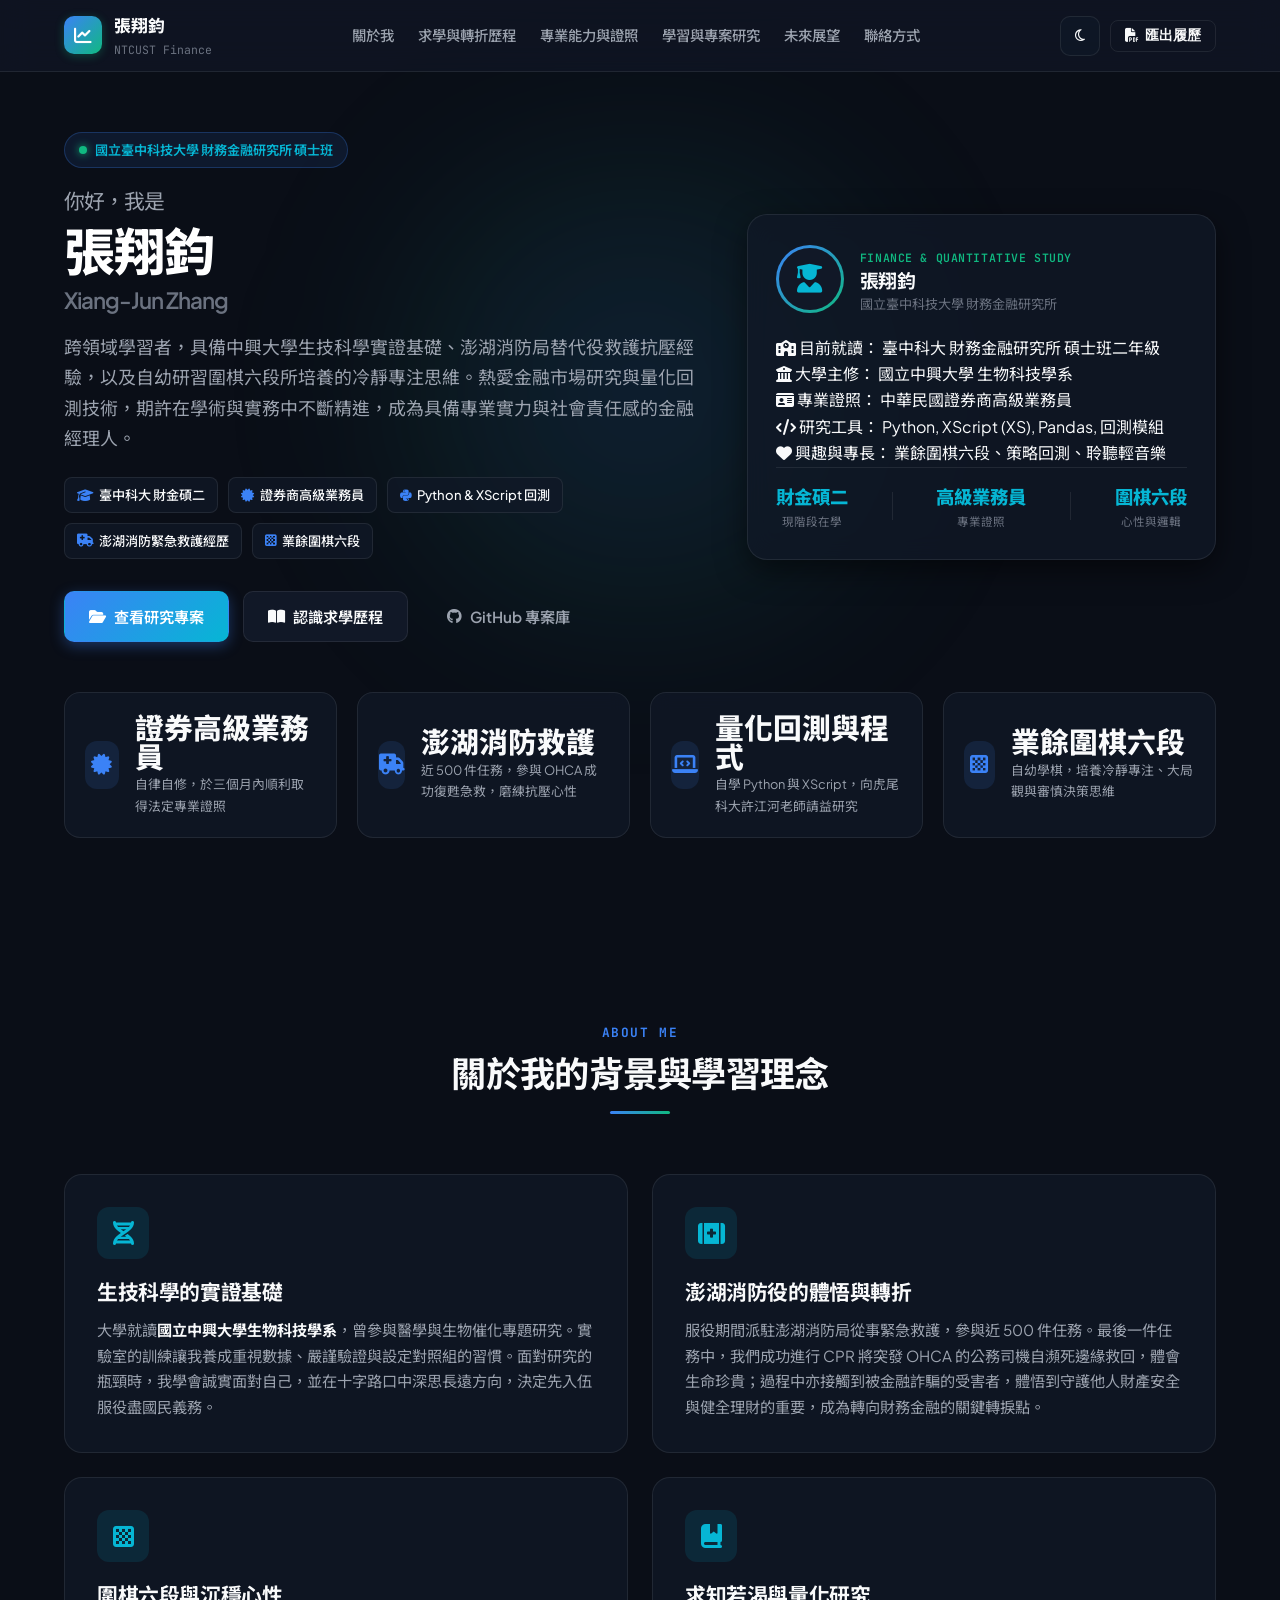
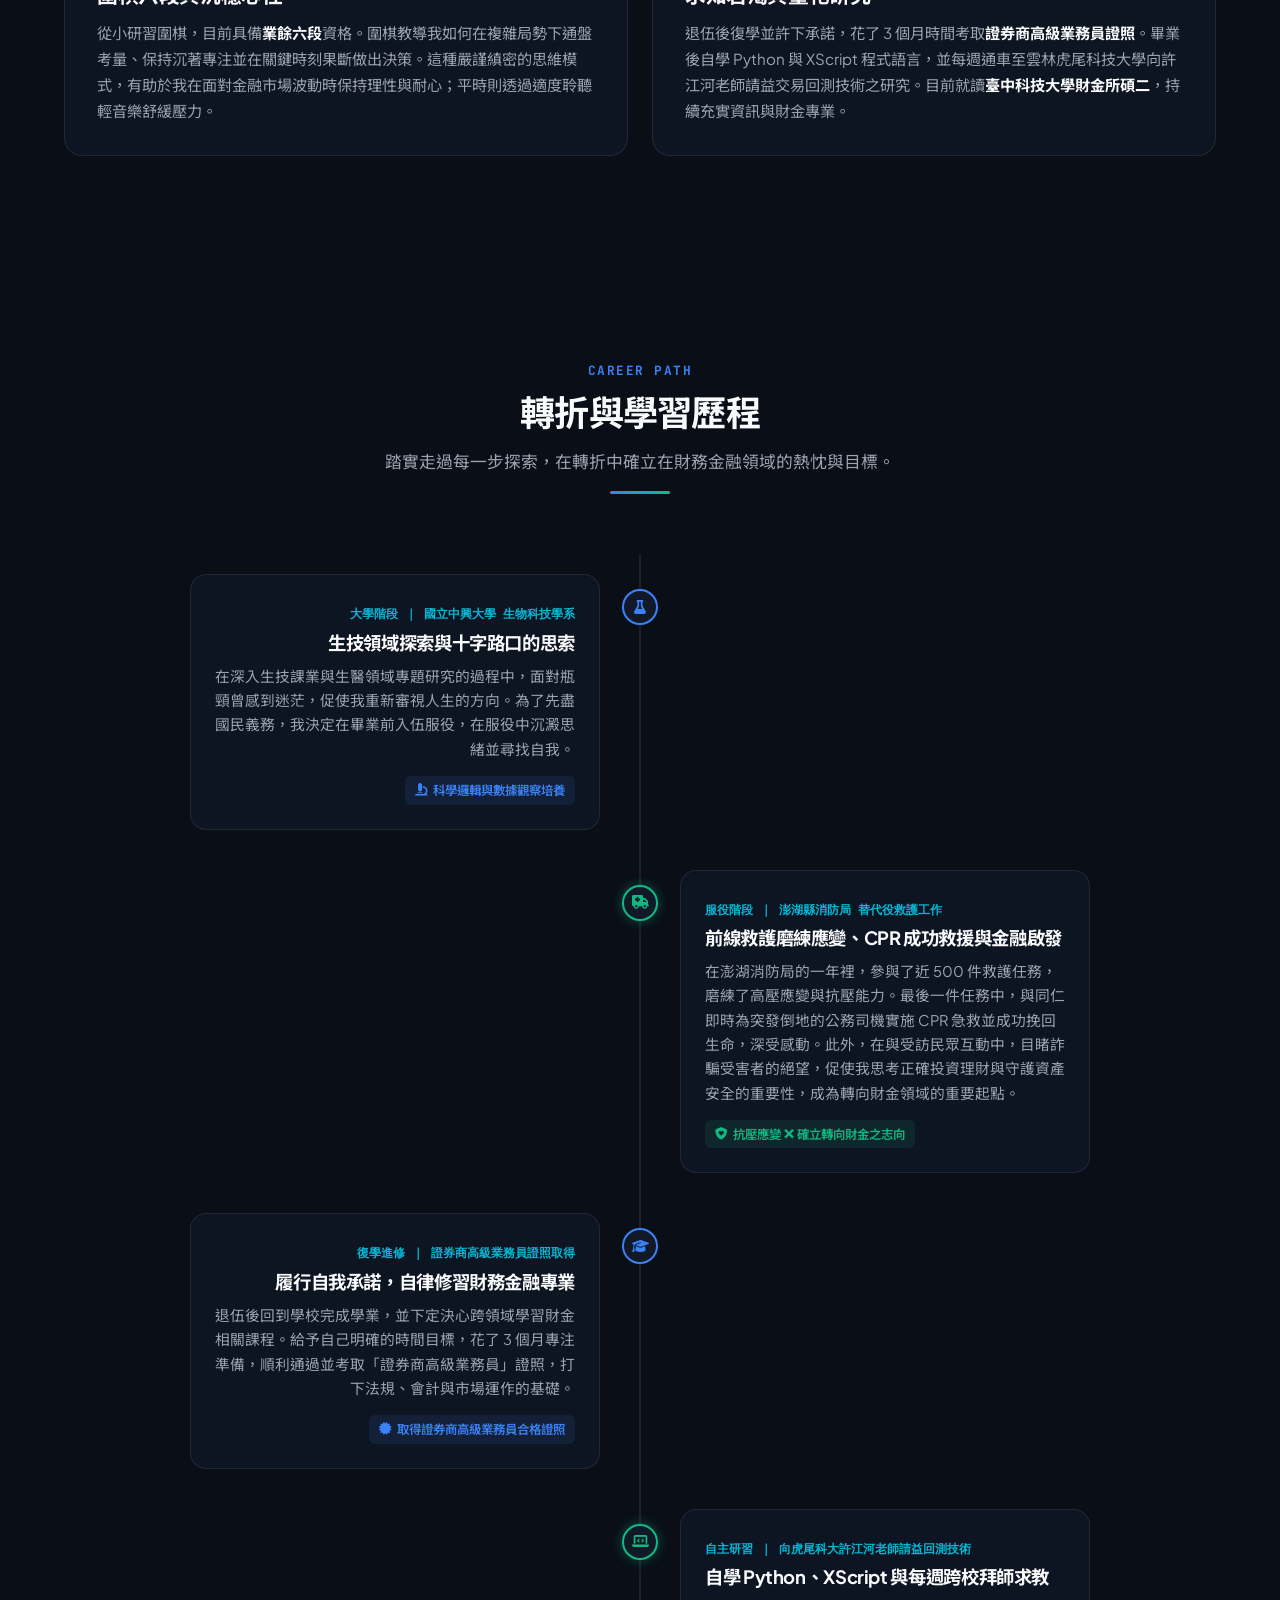
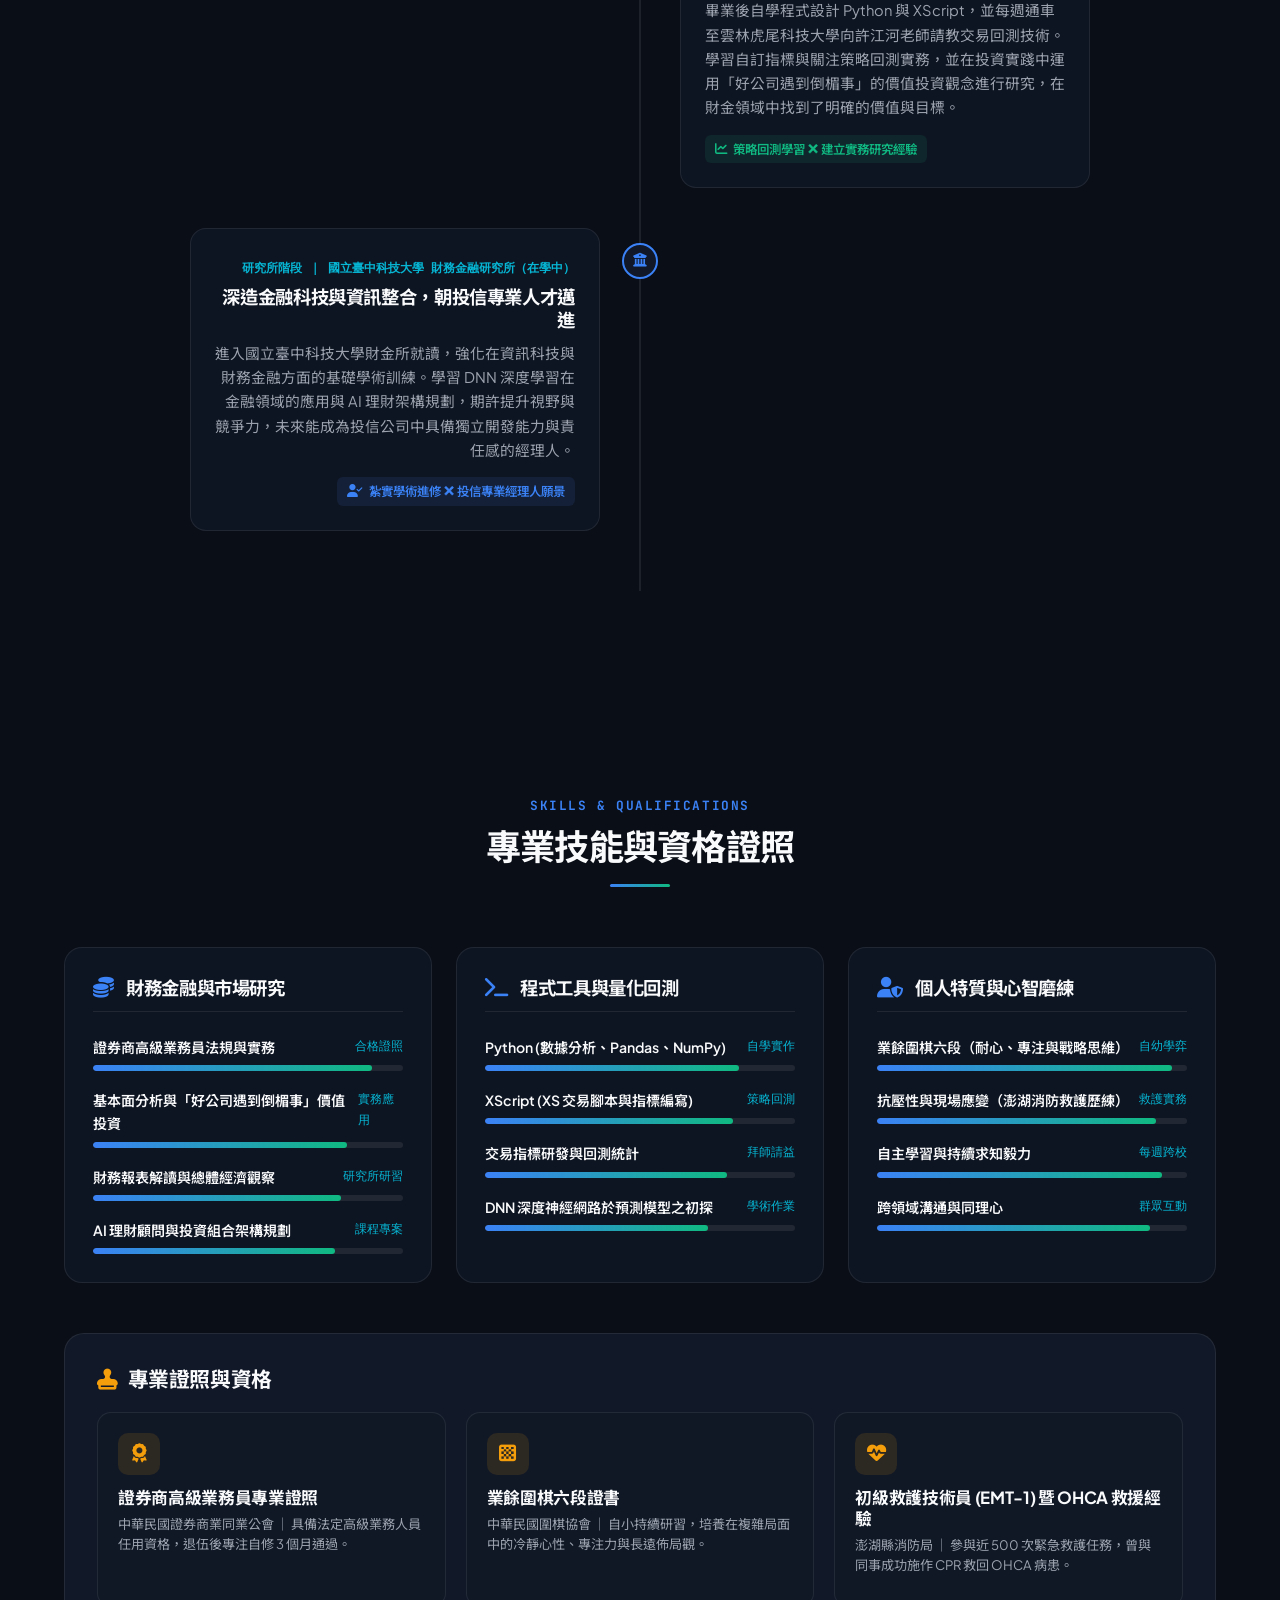
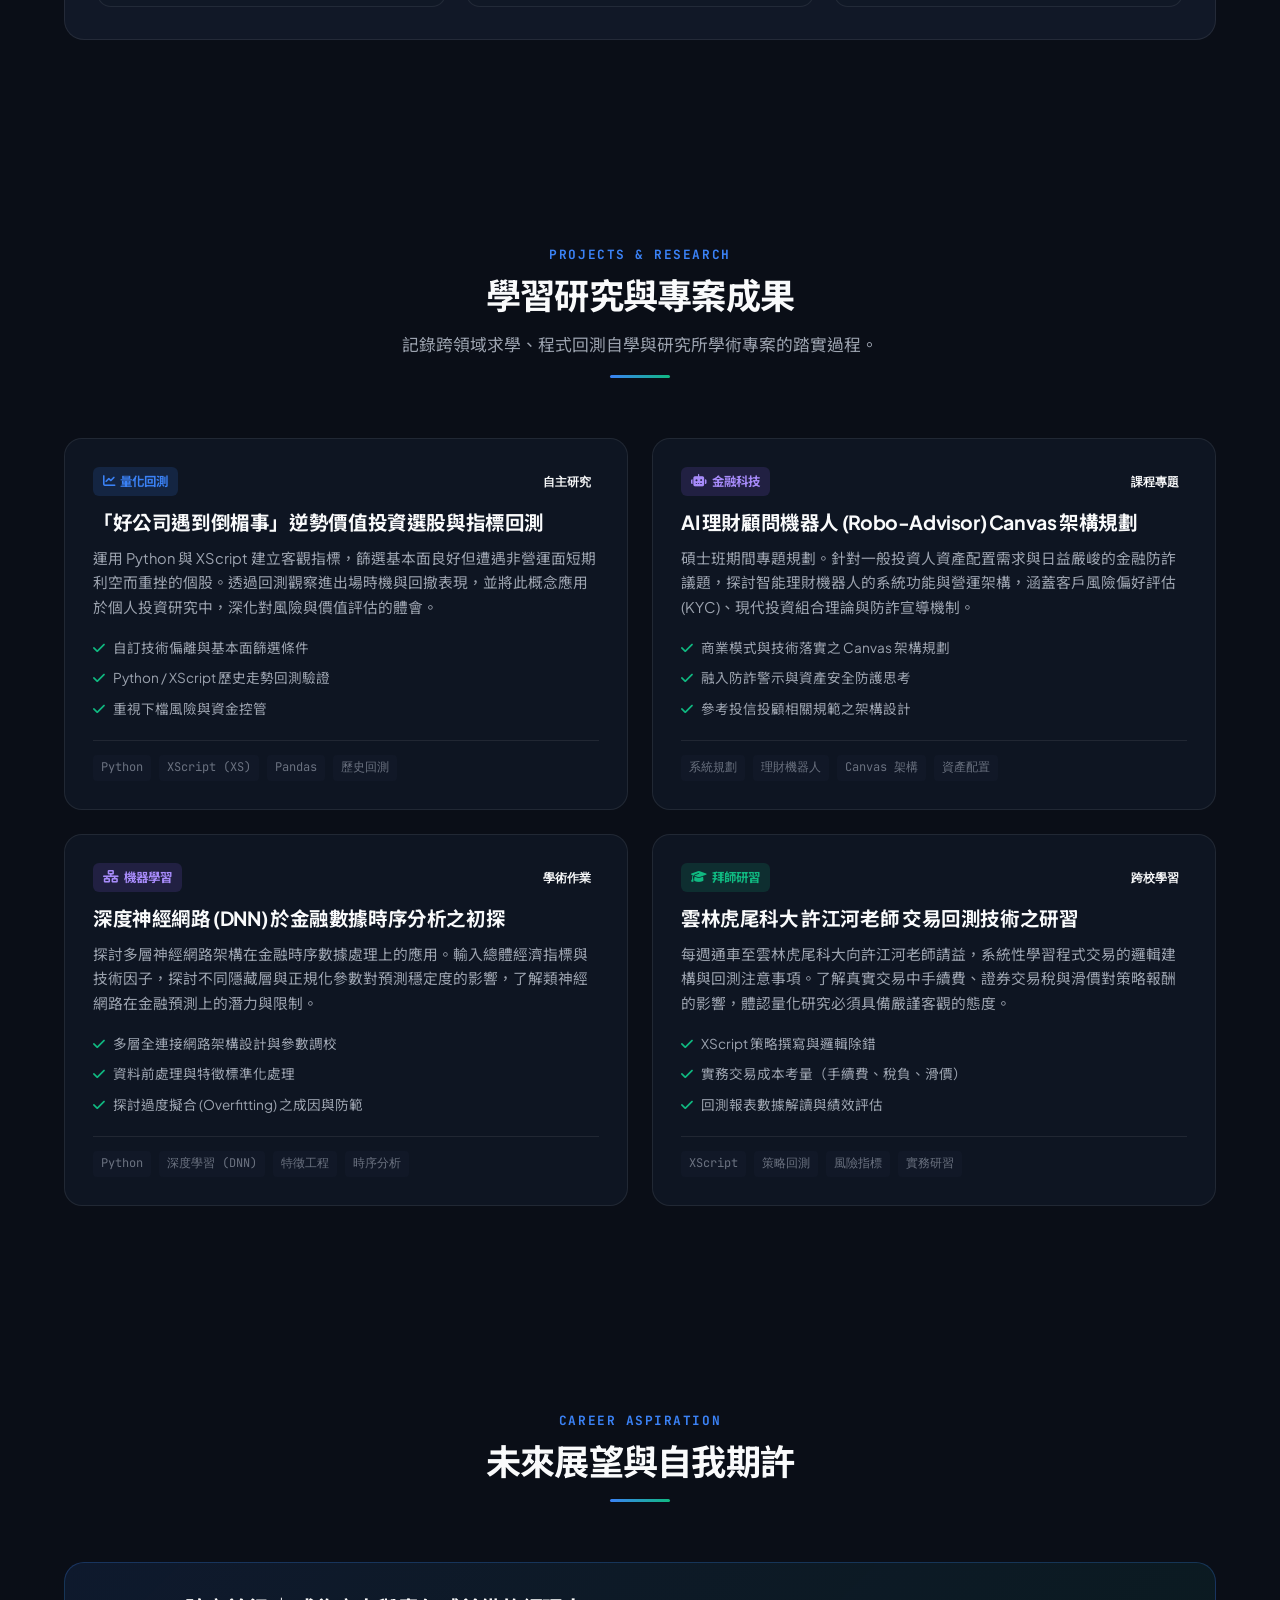
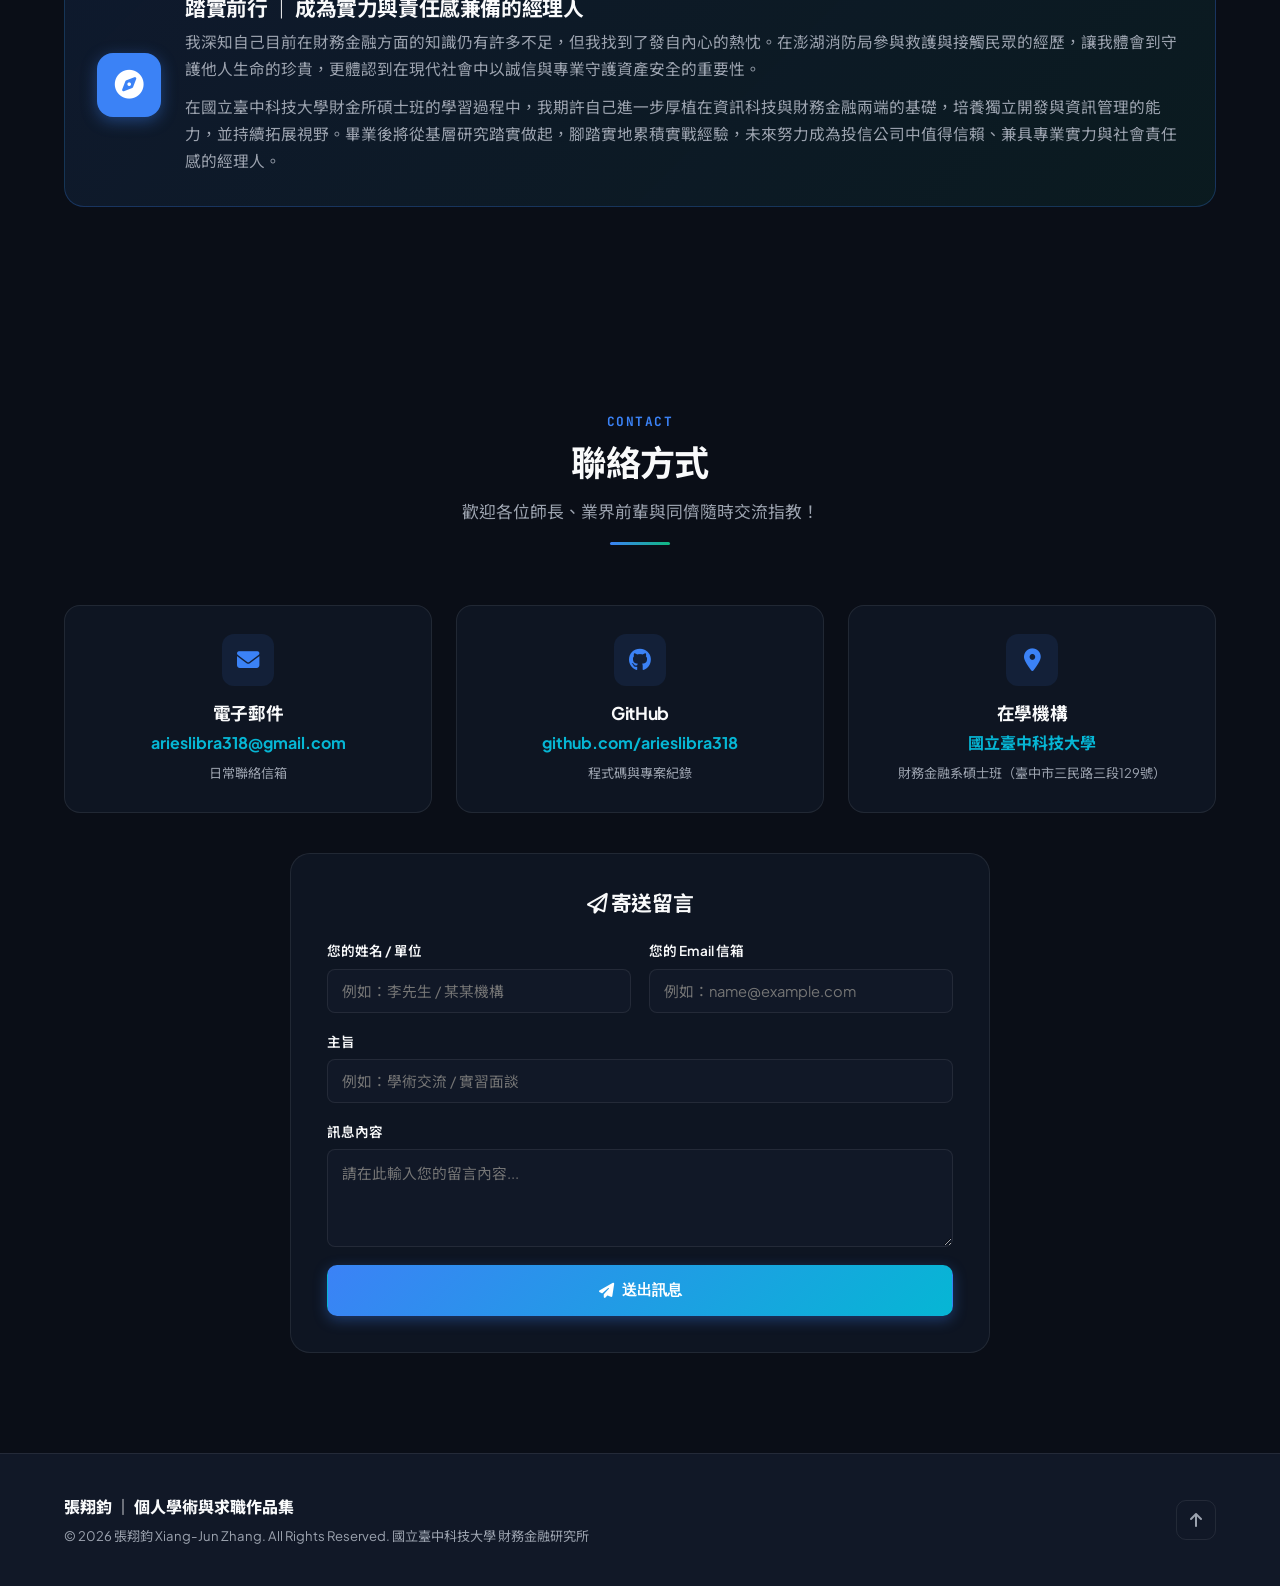
==== commit 14336272: "refactor: remove go board sandbox and adopt grounded prudent tone" ====
--- a/index.html
+++ b/index.html
@@ -3,19 +3,19 @@
 <head>
   <meta charset="UTF-8">
   <meta name="viewport" content="width=device-width, initial-scale=1.0">
-  <title>張翔鈞 (Xiang-Jun Zhang) | 財金量化科技 ✕ 業餘圍棋六段 ✕ 投信經理人專業履歷作品集</title>
-  <meta name="description" content="張翔鈞個人個人網站與專業作品集。國立臺中科技大學財金所碩士生，結合生技科學邏輯、消防局EMS極限抗壓、業餘圍棋六段戰略博弈、Python/XScript程式量化回測與證券高級業務員證照。">
-  <meta name="keywords" content="張翔鈞, Xiang-Jun Zhang, arieslibra318, 臺中科技大學, 財金所, 證券高級業務員, 圍棋六段, 量化交易, Python, XScript, 投信經理人, 履歷, Portfolio">
+  <title>張翔鈞 (Xiang-Jun Zhang) | 個人履歷與量化學習作品集</title>
+  <meta name="description" content="張翔鈞的個人學術與專業作品集。國立臺中科技大學財務金融研究所碩士生，具備證券商高級業務員證照、Python/XScript量化回測與生技跨域背景。">
+  <meta name="keywords" content="張翔鈞, Xiang-Jun Zhang, arieslibra318, 臺中科技大學, 財務金融研究所, 證券商高級業務員, 圍棋六段, 量化回測, Python, XScript">
   
   <!-- Open Graph -->
-  <meta property="og:title" content="張翔鈞 Xiang-Jun Zhang | FinTech Quantitative Portfolio">
-  <meta property="og:description" content="財金量化科技 ✕ 業餘圍棋六段 ✕ 500+救護極限抗壓 ✕ 投信經理人願景">
+  <meta property="og:title" content="張翔鈞 Xiang-Jun Zhang | 個人履歷與研究作品集">
+  <meta property="og:description" content="國立臺中科技大學 財務金融研究所 ｜ 程式量化回測 ✕ 價值投資研究 ✕ 證券高級業務員">
   <meta property="og:type" content="website">
   
-  <!-- Google Fonts & Font Awesome Icons -->
+  <!-- Fonts & Icons -->
   <link rel="preconnect" href="https://fonts.googleapis.com">
   <link rel="preconnect" href="https://fonts.gstatic.com" crossorigin>
-  <link href="https://fonts.googleapis.com/css2?family=Plus+Jakarta+Sans:wght@300;400;500;600;700;800&family=Noto+Sans+TC:wght@300;400;500;700;900&family=JetBrains+Mono:wght@400;500;600&display=swap" rel="stylesheet">
+  <link href="https://fonts.googleapis.com/css2?family=Plus+Jakarta+Sans:wght@300;400;500;600;700&family=Noto+Sans+TC:wght@300;400;500;700&family=JetBrains+Mono:wght@400;500&display=swap" rel="stylesheet">
   <link rel="stylesheet" href="https://cdnjs.cloudflare.com/ajax/libs/font-awesome/6.5.1/css/all.min.css">
   
   <link rel="stylesheet" href="style.css">
@@ -23,8 +23,8 @@
 <body>
   <!-- Print Watermark for CV export -->
   <div class="print-header">
-    <div class="print-name">張翔鈞 Hsiang-Chun (Xiang-Jun) Zhang</div>
-    <div class="print-contact">arieslibra318@gmail.com | github.com/arieslibra318 | 國立臺中科技大學 財務金融研究所</div>
+    <div class="print-name">張翔鈞 (Xiang-Jun Zhang)</div>
+    <div class="print-contact">Email: arieslibra318@gmail.com ｜ GitHub: github.com/arieslibra318 ｜ 國立臺中科技大學 財務金融研究所</div>
   </div>
 
   <!-- Navigation -->
@@ -34,35 +34,29 @@
         <span class="brand-badge"><i class="fa-solid fa-chart-line"></i></span>
         <div class="brand-text">
           <span class="name">張翔鈞</span>
-          <span class="title">FinTech Quant & 6-Dan</span>
+          <span class="title">NTCUST Finance</span>
         </div>
       </a>
 
       <nav class="nav-menu" id="navMenu">
-        <a href="#about" class="nav-link" data-i18n="nav.about">關於我</a>
-        <a href="#journey" class="nav-link" data-i18n="nav.journey">轉折歷程</a>
-        <a href="#skills" class="nav-link" data-i18n="nav.skills">核心能力</a>
-        <a href="#projects" class="nav-link" data-i18n="nav.projects">量化研究</a>
-        <a href="#go-strategy" class="nav-link" data-i18n="nav.go">圍棋✕投資風控</a>
-        <a href="#resume-audit" class="nav-link" data-i18n="nav.audit">履歷體檢</a>
-        <a href="#contact" class="nav-link" data-i18n="nav.contact">聯絡交流</a>
+        <a href="#about" class="nav-link">關於我</a>
+        <a href="#journey" class="nav-link">求學與轉折歷程</a>
+        <a href="#skills" class="nav-link">專業能力與證照</a>
+        <a href="#projects" class="nav-link">學習與專案研究</a>
+        <a href="#vision" class="nav-link">未來展望</a>
+        <a href="#contact" class="nav-link">聯絡方式</a>
       </nav>
 
       <div class="nav-actions">
-        <!-- Language Switcher -->
-        <button id="langToggle" class="btn-icon" title="切換語言 / Toggle Language" aria-label="Toggle Language">
-          <span class="lang-text" id="langLabel">EN</span>
-        </button>
-
         <!-- Theme Toggle -->
         <button id="themeToggle" class="btn-icon" title="切換深淺模式" aria-label="Toggle Theme">
           <i class="fa-regular fa-moon" id="themeIcon"></i>
         </button>
 
         <!-- Print Resume Button -->
-        <button onclick="window.print()" class="btn-outline-sm btn-print" title="列印或匯出 PDF 履歷">
+        <button onclick="window.print()" class="btn-outline-sm btn-print" title="列印或另存 PDF 履歷">
           <i class="fa-solid fa-file-pdf"></i>
-          <span class="hide-mobile" data-i18n="btn.exportPdf">匯出履歷</span>
+          <span class="hide-mobile">匯出履歷</span>
         </button>
 
         <!-- Mobile Menu Toggle -->
@@ -80,45 +74,44 @@
     <!-- Hero Section -->
     <section class="hero-section" id="hero">
       <div class="hero-bg-glow"></div>
-      <div class="hero-grid-pattern"></div>
 
       <div class="hero-container">
         <div class="hero-content">
           <div class="hero-badge">
             <span class="status-dot"></span>
-            <span data-i18n="hero.badge">國立臺中科技大學 財金所 ✕ 量化分析與資產配置</span>
+            <span>國立臺中科技大學 財務金融研究所 碩士班</span>
           </div>
 
           <h1 class="hero-title">
-            <span class="greeting" data-i18n="hero.greeting">你好，我是</span>
+            <span class="greeting">你好，我是</span>
             <span class="highlight-name">張翔鈞</span>
             <span class="english-name">Xiang-Jun Zhang</span>
           </h1>
 
-          <p class="hero-subtitle" data-i18n="hero.subtitle">
-            融合生技實證邏輯、澎湖消防局 500+ 件前線極限抗壓、業餘圍棋六段大局算度，立志成為實力、風控與誠信責任兼備的<strong>專業投信基金經理人</strong>。
+          <p class="hero-subtitle">
+            跨領域學習者，具備中興大學生技科學實證基礎、澎湖消防局替代役救護抗壓經驗，以及自幼研習圍棋六段所培養的冷靜專注思維。熱愛金融市場研究與量化回測技術，期許在學術與實務中不斷精進，成為具備專業實力與社會責任感的金融經理人。
           </p>
 
           <div class="hero-tags">
-            <span class="tag"><i class="fa-brands fa-python"></i> Python & XScript 量化</span>
+            <span class="tag"><i class="fa-solid fa-graduation-cap"></i> 臺中科大 財金碩二</span>
             <span class="tag"><i class="fa-solid fa-certificate"></i> 證券商高級業務員</span>
-            <span class="tag"><i class="fa-solid fa-chess-board"></i> 業餘圍棋 6 段</span>
-            <span class="tag"><i class="fa-solid fa-heart-pulse"></i> 澎湖消防救護 / CPR 復甦</span>
-            <span class="tag"><i class="fa-solid fa-arrow-trend-up"></i> 逆勢價值投資實盤 100%+</span>
+            <span class="tag"><i class="fa-brands fa-python"></i> Python & XScript 回測</span>
+            <span class="tag"><i class="fa-solid fa-truck-medical"></i> 澎湖消防緊急救護經歷</span>
+            <span class="tag"><i class="fa-solid fa-chess-board"></i> 業餘圍棋六段</span>
           </div>
 
           <div class="hero-cta-group">
             <a href="#projects" class="btn btn-primary">
-              <i class="fa-solid fa-chart-line"></i>
-              <span data-i18n="hero.ctaProjects">查看量化作品</span>
+              <i class="fa-solid fa-folder-open"></i>
+              <span>查看研究專案</span>
             </a>
             <a href="#journey" class="btn btn-secondary">
-              <i class="fa-solid fa-compass"></i>
-              <span data-i18n="hero.ctaJourney">跨領域轉折故事</span>
+              <i class="fa-solid fa-book-open"></i>
+              <span>認識求學歷程</span>
             </a>
             <a href="https://github.com/arieslibra318" target="_blank" rel="noopener noreferrer" class="btn btn-ghost">
               <i class="fa-brands fa-github"></i>
-              <span>GitHub</span>
+              <span>GitHub 專案庫</span>
             </a>
           </div>
         </div>
@@ -126,58 +119,56 @@
         <!-- Hero Card / Profile Highlights -->
         <div class="hero-visual">
           <div class="profile-card">
-            <div class="card-glow"></div>
             <div class="card-header">
               <div class="avatar-ring">
                 <div class="avatar-inner">
-                  <i class="fa-solid fa-user-tie"></i>
+                  <i class="fa-solid fa-user-graduate"></i>
                 </div>
               </div>
               <div class="card-meta">
-                <span class="card-badge">FinTech & Quant Focus</span>
-                <h3>張翔鈞 (Hsiang-Chun)</h3>
-                <p>NTCUST Finance Master's Candidate</p>
-              </div>
-            </div>
-
-            <div class="quick-terminal">
-              <div class="terminal-bar">
-                <span class="dot red"></span>
-                <span class="dot yellow"></span>
-                <span class="dot green"></span>
-                <span class="terminal-title">quant_mindset.py</span>
-              </div>
-              <pre class="terminal-code"><code><span class="c-comment"># 核心決策與風控模型</span>
-<span class="c-keyword">class</span> <span class="c-class">InvestorProfile</span>:
-    <span class="c-var">mindset</span> = <span class="c-str">"Go_6Dan_Global_Strategy"</span>
-    <span class="c-var">stress_resilience</span> = <span class="c-str">"Penghu_EMS_CPR_Survivor"</span>
-    <span class="c-var">licenses</span> = [<span class="c-str">"Senior_Securities_Specialist"</span>]
-    <span class="c-var">strategy</span> = <span class="c-str">"Contrarian_Value_Investing"</span>
-    <span class="c-var">tools</span> = [<span class="c-str">"Python"</span>, <span class="c-str">"XScript"</span>, <span class="c-str">"DNN"</span>]
-    
-    <span class="c-keyword">def</span> <span class="c-func">execute</span>(self):
-        <span class="c-keyword">return</span> <span class="c-str">"High_Alpha_With_Strict_Drawdown_Control"</span></code></pre>
+                <span class="card-badge">Finance & Quantitative Study</span>
+                <h3>張翔鈞</h3>
+                <p>國立臺中科技大學 財務金融研究所</p>
+              </div>
+            </div>
+
+            <div class="info-block">
+              <div class="info-row">
+                <span class="info-label"><i class="fa-solid fa-school"></i> 目前就讀：</span>
+                <span class="info-val">臺中科大 財務金融研究所 碩士班二年級</span>
+              </div>
+              <div class="info-row">
+                <span class="info-label"><i class="fa-solid fa-building-columns"></i> 大學主修：</span>
+                <span class="info-val">國立中興大學 生物科技學系</span>
+              </div>
+              <div class="info-row">
+                <span class="info-label"><i class="fa-solid fa-id-card"></i> 專業證照：</span>
+                <span class="info-val">中華民國證券商高級業務員</span>
+              </div>
+              <div class="info-row">
+                <span class="info-label"><i class="fa-solid fa-code"></i> 研究工具：</span>
+                <span class="info-val">Python, XScript (XS), Pandas, 回測模組</span>
+              </div>
+              <div class="info-row">
+                <span class="info-label"><i class="fa-solid fa-heart"></i> 興趣與專長：</span>
+                <span class="info-val">業餘圍棋六段、策略回測、聆聽輕音樂</span>
+              </div>
             </div>
 
             <div class="card-footer-stats">
               <div class="f-stat">
-                <span class="num">6 段</span>
-                <span class="lbl">圍棋實力</span>
+                <span class="num">財金碩二</span>
+                <span class="lbl">現階段在學</span>
               </div>
               <div class="f-divider"></div>
               <div class="f-stat">
-                <span class="num">500+</span>
-                <span class="lbl">救護任務</span>
+                <span class="num">高級業務員</span>
+                <span class="lbl">專業證照</span>
               </div>
               <div class="f-divider"></div>
               <div class="f-stat">
-                <span class="num">100%+</span>
-                <span class="lbl">實盤獲利</span>
-              </div>
-              <div class="f-divider"></div>
-              <div class="f-stat">
-                <span class="num">3 個月</span>
-                <span class="lbl">高業證照速通</span>
+                <span class="num">圍棋六段</span>
+                <span class="lbl">心性與邏輯</span>
               </div>
             </div>
           </div>
@@ -187,31 +178,31 @@
       <!-- Quick Metrics Ribbon -->
       <div class="metrics-ribbon">
         <div class="metric-item">
-          <div class="metric-icon"><i class="fa-solid fa-chess-queen"></i></div>
+          <div class="metric-icon"><i class="fa-solid fa-certificate"></i></div>
           <div class="metric-data">
-            <span class="metric-value" data-target="6">6</span><span class="metric-unit">段</span>
-            <span class="metric-label" data-i18n="stat.go">業餘圍棋六段 (頂尖大局博弈)</span>
+            <span class="metric-value">證券高級業務員</span>
+            <span class="metric-label">自律自修，於三個月內順利取得法定專業證照</span>
           </div>
         </div>
         <div class="metric-item">
           <div class="metric-icon"><i class="fa-solid fa-truck-medical"></i></div>
           <div class="metric-data">
-            <span class="metric-value" data-target="500">500</span><span class="metric-unit">+</span>
-            <span class="metric-label" data-i18n="stat.ems">澎湖消防救護任務 ✕ 1起OHCA成功救援</span>
+            <span class="metric-value">澎湖消防救護</span>
+            <span class="metric-label">近 500 件任務，參與 OHCA 成功復甦急救，磨練抗壓心性</span>
           </div>
         </div>
         <div class="metric-item">
-          <div class="metric-icon"><i class="fa-solid fa-arrow-trend-up"></i></div>
+          <div class="metric-icon"><i class="fa-solid fa-laptop-code"></i></div>
           <div class="metric-data">
-            <span class="metric-value" data-target="100">100</span><span class="metric-unit">%+</span>
-            <span class="metric-label" data-i18n="stat.roi">逆向價值投資自選策略實盤翻倍</span>
+            <span class="metric-value">量化回測與程式</span>
+            <span class="metric-label">自學 Python 與 XScript，向虎尾科大許江河老師請益研究</span>
           </div>
         </div>
         <div class="metric-item">
-          <div class="metric-icon"><i class="fa-solid fa-bolt-lightning"></i></div>
+          <div class="metric-icon"><i class="fa-solid fa-chess-board"></i></div>
           <div class="metric-data">
-            <span class="metric-value" data-target="3">3</span><span class="metric-unit">個月</span>
-            <span class="metric-label" data-i18n="stat.license">自修跨考證券商高級業務員證照</span>
+            <span class="metric-value">業餘圍棋六段</span>
+            <span class="metric-label">自幼學棋，培養冷靜專注、大局觀與審慎決策思維</span>
           </div>
         </div>
       </div>
@@ -221,54 +212,54 @@
     <section class="section about-section" id="about">
       <div class="container">
         <div class="section-header">
-          <span class="section-kicker" data-i18n="about.kicker">WHO I AM</span>
-          <h2 class="section-title" data-i18n="about.title">跨越生技、前線救護與圍棋大局觀的財金量化開拓者</h2>
+          <span class="section-kicker">ABOUT ME</span>
+          <h2 class="section-title">關於我的背景與學習理念</h2>
           <div class="section-divider"></div>
         </div>
 
         <div class="about-grid">
-          <div class="about-card highlight">
+          <div class="about-card">
             <div class="card-icon"><i class="fa-solid fa-dna"></i></div>
-            <h3 data-i18n="about.card1Title">生技科學實證基底</h3>
-            <p data-i18n="about.card1Desc">
-              大學畢業於<strong>國立中興大學生物科技學系</strong>，專攻醫學與生物催化專題研究。實驗室培養的嚴密對照組思維、統計假設檢驗與數據敏感度，成為日後建構量化策略、排除過度擬合 (Overfitting) 的科學基石。
-            </p>
-          </div>
-
-          <div class="about-card highlight">
+            <h3>生技科學的實證基礎</h3>
+            <p>
+              大學就讀<strong>國立中興大學生物科技學系</strong>，曾參與醫學與生物催化專題研究。實驗室的訓練讓我養成重視數據、嚴謹驗證與設定對照組的習慣。面對研究的瓶頸時，我學會誠實面對自己，並在十字路口中深思長遠方向，決定先入伍服役盡國民義務。
+            </p>
+          </div>
+
+          <div class="about-card">
             <div class="card-icon"><i class="fa-solid fa-kit-medical"></i></div>
-            <h3 data-i18n="about.card2Title">澎湖消防極限抗壓與志向啟蒙</h3>
-            <p data-i18n="about.card2Desc">
-              服役於澎湖縣消防局，親身參與近 500 件緊急救護，成功以 CPR 將命危公務司機從鬼門關拉回；並深入了解詐騙受害者的無助，領悟到<strong>守護他人不僅止於生理生命，更在於建立正確投資與資產保護體系</strong>。
-            </p>
-          </div>
-
-          <div class="about-card highlight">
+            <h3>澎湖消防役的體悟與轉折</h3>
+            <p>
+              服役期間派駐澎湖消防局從事緊急救護，參與近 500 件任務。最後一件任務中，我們成功進行 CPR 將突發 OHCA 的公務司機自瀕死邊緣救回，體會生命珍貴；過程中亦接觸到被金融詐騙的受害者，體悟到守護他人財產安全與健全理財的重要，成為轉向財務金融的關鍵轉捩點。
+            </p>
+          </div>
+
+          <div class="about-card">
             <div class="card-icon"><i class="fa-solid fa-chess-board"></i></div>
-            <h3 data-i18n="about.card3Title">圍棋 6 段之大局觀與風控哲學</h3>
-            <p data-i18n="about.card3Desc">
-              自幼習弈榮獲<strong>業餘圍棋六段</strong>。圍棋「捨小就大、勝率動態推演、嚴格止損、精準官子」的底層思維，與金融市場中面對黑天鵝事件的冷靜定力、下單決策果斷性及資產配置策略完全同構。
-            </p>
-          </div>
-
-          <div class="about-card highlight">
-            <div class="card-icon"><i class="fa-solid fa-microchip"></i></div>
-            <h3 data-i18n="about.card4Title">全方位量化程式與 AI 理財架構</h3>
-            <p data-i18n="about.card4Desc">
-              現就讀<strong>國立臺中科技大學 財金所碩二</strong>，自學精通 Python、XScript，每週風雨無阻赴雲林虎尾科大向許江河副教授深造交易回測技術；已完成 DNN 神經網路模型與 AI 理財機器人 Canvas 架構規劃。
+            <h3>圍棋六段與沉穩心性</h3>
+            <p>
+              從小研習圍棋，目前具備<strong>業餘六段</strong>資格。圍棋教導我如何在複雜局勢下通盤考量、保持沉著專注並在關鍵時刻果斷做出決策。這種嚴謹縝密的思維模式，有助於我在面對金融市場波動時保持理性與耐心；平時則透過適度聆聽輕音樂舒緩壓力。
+            </p>
+          </div>
+
+          <div class="about-card">
+            <div class="card-icon"><i class="fa-solid fa-book-bookmark"></i></div>
+            <h3>求知若渴與量化研究</h3>
+            <p>
+              退伍後復學並許下承諾，花了 3 個月時間考取<strong>證券商高級業務員證照</strong>。畢業後自學 Python 與 XScript 程式語言，並每週通車至雲林虎尾科技大學向許江河老師請益交易回測技術之研究。目前就讀<strong>臺中科技大學財金所碩二</strong>，持續充實資訊與財金專業。
             </p>
           </div>
         </div>
       </div>
     </section>
 
-    <!-- Career Journey Interactive Timeline -->
+    <!-- Career Journey Timeline -->
     <section class="section journey-section" id="journey">
       <div class="container">
         <div class="section-header">
-          <span class="section-kicker" data-i18n="journey.kicker">MY CAREER TRANSFORMATION</span>
-          <h2 class="section-title" data-i18n="journey.title">人生轉捩與心態演進歷程</h2>
-          <p class="section-desc" data-i18n="journey.desc">每一次關鍵抉擇，都是為日後在資本市場乘風破浪積累深度與韌性。</p>
+          <span class="section-kicker">CAREER PATH</span>
+          <h2 class="section-title">轉折與學習歷程</h2>
+          <p class="section-desc">踏實走過每一步探索，在轉折中確立在財務金融領域的熱忱與目標。</p>
           <div class="section-divider"></div>
         </div>
 
@@ -277,12 +268,12 @@
           <div class="timeline-item left">
             <div class="timeline-dot"><i class="fa-solid fa-flask"></i></div>
             <div class="timeline-content">
-              <span class="timeline-date">階段一 ｜ 國立中興大學 生物科技學系</span>
-              <h3 class="timeline-heading">生醫科研探索與十字路口的反思</h3>
+              <span class="timeline-date">大學階段 ｜ 國立中興大學 生物科技學系</span>
+              <h3 class="timeline-heading">生技領域探索與十字路口的思索</h3>
               <p>
-                在深入生物催化與生醫醫學研究過程中，體會到實驗室研究的瓶頸與迷茫。面对人生抉擇，毅然決定先入伍服役盡國民義務，在磨練心性的同時，重新沉澱探索人生的長遠志向。
+                在深入生技課業與生醫領域專題研究的過程中，面對瓶頸曾感到迷茫，促使我重新審視人生的方向。為了先盡國民義務，我決定在畢業前入伍服役，在服役中沉澱思緒並尋找自我。
               </p>
-              <div class="timeline-pill"><i class="fa-solid fa-seedling"></i> 科學實證思維建立</div>
+              <div class="timeline-pill"><i class="fa-solid fa-microscope"></i> 科學邏輯與數據觀察培養</div>
             </div>
           </div>
 
@@ -290,12 +281,12 @@
           <div class="timeline-item right">
             <div class="timeline-dot highlight"><i class="fa-solid fa-truck-medical"></i></div>
             <div class="timeline-content">
-              <span class="timeline-date">階段二 ｜ 澎湖縣消防局 替代役緊急救護</span>
-              <h3 class="timeline-heading">500 件救護、CPR 復甦命危司機與金融保護啟蒙</h3>
+              <span class="timeline-date">服役階段 ｜ 澎湖縣消防局 替代役救護工作</span>
+              <h3 class="timeline-heading">前線救護磨練應變、CPR 成功救援與金融啟發</h3>
               <p>
-                在高壓的救護現場處理近 500 次任務。最後一件任務中，一位司機執行公務時倒地失去呼吸心跳 (OHCA)，我與同袍第一時間進行 CPR 急救，成功從鬼門關救回寶貴生命。同時，在救護中接觸到多位因投資詐騙傾家蕩產的悲劇，促使我深刻反思：拯救生命的意義不僅在生理層面，更應協助大眾以科學投資守護辛勤成果，堅定跨向金融領域！
+                在澎湖消防局的一年裡，參與了近 500 件救護任務，磨練了高壓應變與抗壓能力。最後一件任務中，與同仁即時為突發倒地的公務司機實施 CPR 急救並成功挽回生命，深受感動。此外，在與受訪民眾互動中，目睹詐騙受害者的絕望，促使我思考正確投資理財與守護資產安全的重要性，成為轉向財金領域的重要起點。
               </p>
-              <div class="timeline-pill highlight"><i class="fa-solid fa-shield-heart"></i> 極致抗壓能力 ✕ 人文責任使命</div>
+              <div class="timeline-pill highlight"><i class="fa-solid fa-shield-heart"></i> 抗壓應變 ✕ 確立轉向財金之志向</div>
             </div>
           </div>
 
@@ -303,12 +294,12 @@
           <div class="timeline-item left">
             <div class="timeline-dot"><i class="fa-solid fa-graduation-cap"></i></div>
             <div class="timeline-content">
-              <span class="timeline-date">階段三 ｜ 復學跨修 ＆ 3 個月速通證券高業</span>
-              <h3 class="timeline-heading">嚴苛自律承諾：零基礎自學與專業證照突圍</h3>
+              <span class="timeline-date">復學進修 ｜ 證券商高級業務員證照取得</span>
+              <h3 class="timeline-heading">履行自我承諾，自律修習財務金融專業</h3>
               <p>
-                退伍復學後給自己立下兩年學習承諾。以強大專注力在短短 3 個月內完全掌握財務會計、證券法規與投資學，一次考取「<strong>證券商高級業務員</strong>」專業證照，展現超凡的自學能力與執行強度。
+                退伍後回到學校完成學業，並下定決心跨領域學習財金相關課程。給予自己明確的時間目標，花了 3 個月專注準備，順利通過並考取「證券商高級業務員」證照，打下法規、會計與市場運作的基礎。
               </p>
-              <div class="timeline-pill"><i class="fa-solid fa-award"></i> 證券商高級業務員資格取得</div>
+              <div class="timeline-pill"><i class="fa-solid fa-certificate"></i> 取得證券商高級業務員合格證照</div>
             </div>
           </div>
 
@@ -316,12 +307,12 @@
           <div class="timeline-item right">
             <div class="timeline-dot highlight"><i class="fa-solid fa-laptop-code"></i></div>
             <div class="timeline-content">
-              <span class="timeline-date">階段四 ｜ 虎尾科大拜師量化 ＆ 實盤 100%+ 戰績</span>
-              <h3 class="timeline-heading">跨縣市通車求學、自研回測指標與價值投資翻倍</h3>
+              <span class="timeline-date">自主研習 ｜ 向虎尾科大許江河老師請益回測技術</span>
+              <h3 class="timeline-heading">自學 Python、XScript 與每週跨校拜師求教</h3>
               <p>
-                自學 Python 與 XScript，並每週長途通車至雲林虎尾科技大學向量化交易名師許江河副教授求教策略回測與統計驗證。結合巴菲特經典理念「<strong>好公司遇到倒楣事</strong>」逆向價值投資策略，自訂技術量化指標精準布局，實盤斬獲人生第一次 100%+（翻倍）亮眼投資報酬！
+                畢業後自學程式設計 Python 與 XScript，並每週通車至雲林虎尾科技大學向許江河老師請教交易回測技術。學習自訂指標與關注策略回測實務，並在投資實踐中運用「好公司遇到倒楣事」的價值投資觀念進行研究，在財金領域中找到了明確的價值與目標。
               </p>
-              <div class="timeline-pill highlight"><i class="fa-solid fa-chart-line"></i> 量化策略自研 ✕ 實盤驗證翻倍獲利</div>
+              <div class="timeline-pill highlight"><i class="fa-solid fa-chart-line"></i> 策略回測學習 ✕ 建立實務研究經驗</div>
             </div>
           </div>
 
@@ -329,180 +320,177 @@
           <div class="timeline-item left">
             <div class="timeline-dot"><i class="fa-solid fa-building-columns"></i></div>
             <div class="timeline-content">
-              <span class="timeline-date">階段五 ｜ 國立臺中科技大學 財金所碩士班（現階段）</span>
-              <h3 class="timeline-heading">深化 AI 理財機器人架構、DNN 神經網路與投信志業</h3>
+              <span class="timeline-date">研究所階段 ｜ 國立臺中科技大學 財務金融研究所（在學中）</span>
+              <h3 class="timeline-heading">深造金融科技與資訊整合，朝投信專業人才邁進</h3>
               <p>
-                進入國立臺中科技大學財務金融研究所，專注於資訊科技與量化金融跨域整合。主導 DNN 神經網路模型設計與 AI 理財機器人 Canvas 架構規劃，兼具獨立開發資訊系統與資產管理宏觀能力，朝外資投信基金經理人目標全速邁進。
+                進入國立臺中科技大學財金所就讀，強化在資訊科技與財務金融方面的基礎學術訓練。學習 DNN 深度學習在金融領域的應用與 AI 理財架構規劃，期許提升視野與競爭力，未來能成為投信公司中具備獨立開發能力與責任感的經理人。
               </p>
-              <div class="timeline-pill"><i class="fa-solid fa-flag-checkered"></i> 獨立系統開發 ✕ 投信專業經理人</div>
+              <div class="timeline-pill"><i class="fa-solid fa-user-check"></i> 紮實學術進修 ✕ 投信專業經理人願景</div>
             </div>
           </div>
         </div>
       </div>
     </section>
 
-    <!-- Skills & Certifications Section -->
+    <!-- Skills & Qualifications Section -->
     <section class="section skills-section" id="skills">
       <div class="container">
         <div class="section-header">
-          <span class="section-kicker" data-i18n="skills.kicker">COMPETENCY MATRIX</span>
-          <h2 class="section-title" data-i18n="skills.title">核心競爭力矩陣與專業證照</h2>
+          <span class="section-kicker">SKILLS & QUALIFICATIONS</span>
+          <h2 class="section-title">專業技能與資格證照</h2>
           <div class="section-divider"></div>
         </div>
 
         <div class="skills-grid">
-          <!-- Column 1: Quant & Code -->
+          <!-- Column 1: Financial Knowledge -->
+          <div class="skill-category">
+            <div class="cat-header">
+              <i class="fa-solid fa-coins"></i>
+              <h3>財務金融與市場研究</h3>
+            </div>
+            <div class="skill-list">
+              <div class="skill-item">
+                <div class="skill-info">
+                  <span>證券商高級業務員法規與實務</span>
+                  <span class="skill-lvl">合格證照</span>
+                </div>
+                <div class="skill-bar"><div class="fill" style="width: 90%;"></div></div>
+              </div>
+
+              <div class="skill-item">
+                <div class="skill-info">
+                  <span>基本面分析與「好公司遇到倒楣事」價值投資</span>
+                  <span class="skill-lvl">實務應用</span>
+                </div>
+                <div class="skill-bar"><div class="fill" style="width: 82%;"></div></div>
+              </div>
+
+              <div class="skill-item">
+                <div class="skill-info">
+                  <span>財務報表解讀與總體經濟觀察</span>
+                  <span class="skill-lvl">研究所研習</span>
+                </div>
+                <div class="skill-bar"><div class="fill" style="width: 80%;"></div></div>
+              </div>
+
+              <div class="skill-item">
+                <div class="skill-info">
+                  <span>AI 理財顧問與投資組合架構規劃</span>
+                  <span class="skill-lvl">課程專案</span>
+                </div>
+                <div class="skill-bar"><div class="fill" style="width: 78%;"></div></div>
+              </div>
+            </div>
+          </div>
+
+          <!-- Column 2: Programming & Quant Tools -->
           <div class="skill-category">
             <div class="cat-header">
               <i class="fa-solid fa-terminal"></i>
-              <h3>程式量化與數據回測</h3>
+              <h3>程式工具與量化回測</h3>
             </div>
             <div class="skill-list">
               <div class="skill-item">
                 <div class="skill-info">
-                  <span>Python (Pandas, NumPy, Backtesting)</span>
-                  <span class="skill-lvl">進階實戰</span>
-                </div>
-                <div class="skill-bar"><div class="fill" style="width: 88%;"></div></div>
-              </div>
-
-              <div class="skill-item">
-                <div class="skill-info">
-                  <span>XScript (XS / 嘉實量化腳本)</span>
-                  <span class="skill-lvl">熟練回測</span>
-                </div>
-                <div class="skill-bar"><div class="fill" style="width: 85%;"></div></div>
-              </div>
-
-              <div class="skill-item">
-                <div class="skill-info">
-                  <span>量化指標研發與特徵工程</span>
-                  <span class="skill-lvl">自研實盤</span>
+                  <span>Python (數據分析、Pandas、NumPy)</span>
+                  <span class="skill-lvl">自學實作</span>
                 </div>
                 <div class="skill-bar"><div class="fill" style="width: 82%;"></div></div>
               </div>
 
               <div class="skill-item">
                 <div class="skill-info">
-                  <span>深度學習 (DNN 神經網路架構)</span>
-                  <span class="skill-lvl">專題應用</span>
+                  <span>XScript (XS 交易腳本與指標編寫)</span>
+                  <span class="skill-lvl">策略回測</span>
+                </div>
+                <div class="skill-bar"><div class="fill" style="width: 80%;"></div></div>
+              </div>
+
+              <div class="skill-item">
+                <div class="skill-info">
+                  <span>交易指標研發與回測統計</span>
+                  <span class="skill-lvl">拜師請益</span>
                 </div>
                 <div class="skill-bar"><div class="fill" style="width: 78%;"></div></div>
               </div>
-            </div>
-          </div>
-
-          <!-- Column 2: Finance & Investment -->
+
+              <div class="skill-item">
+                <div class="skill-info">
+                  <span>DNN 深度神經網路於預測模型之初探</span>
+                  <span class="skill-lvl">學術作業</span>
+                </div>
+                <div class="skill-bar"><div class="fill" style="width: 72%;"></div></div>
+              </div>
+            </div>
+          </div>
+
+          <!-- Column 3: Personal Qualities -->
           <div class="skill-category">
             <div class="cat-header">
-              <i class="fa-solid fa-coins"></i>
-              <h3>財務金融與資產管理</h3>
+              <i class="fa-solid fa-user-shield"></i>
+              <h3>個人特質與心智磨練</h3>
             </div>
             <div class="skill-list">
               <div class="skill-item">
                 <div class="skill-info">
-                  <span>逆向價值投資策略 (Contrarian Value)</span>
-                  <span class="skill-lvl">100%+ 獲利</span>
+                  <span>業餘圍棋六段（耐心、專注與戰略思維）</span>
+                  <span class="skill-lvl">自幼學弈</span>
+                </div>
+                <div class="skill-bar"><div class="fill" style="width: 95%;"></div></div>
+              </div>
+
+              <div class="skill-item">
+                <div class="skill-info">
+                  <span>抗壓性與現場應變（澎湖消防救護歷練）</span>
+                  <span class="skill-lvl">救護實務</span>
                 </div>
                 <div class="skill-bar"><div class="fill" style="width: 90%;"></div></div>
               </div>
 
               <div class="skill-item">
                 <div class="skill-info">
-                  <span>證券商高級業務員專業資格</span>
-                  <span class="skill-lvl">3個月考取</span>
-                </div>
-                <div class="skill-bar"><div class="fill" style="width: 95%;"></div></div>
-              </div>
-
-              <div class="skill-item">
-                <div class="skill-info">
-                  <span>基本面財報分析與產業調研</span>
-                  <span class="skill-lvl">碩士專業</span>
-                </div>
-                <div class="skill-bar"><div class="fill" style="width: 85%;"></div></div>
-              </div>
-
-              <div class="skill-item">
-                <div class="skill-info">
-                  <span>AI 理財顧問機器人架構規劃</span>
-                  <span class="skill-lvl">Canvas 規劃</span>
-                </div>
-                <div class="skill-bar"><div class="fill" style="width: 86%;"></div></div>
-              </div>
-            </div>
-          </div>
-
-          <!-- Column 3: Mindset & Resilience -->
-          <div class="skill-category">
-            <div class="cat-header">
-              <i class="fa-solid fa-brain"></i>
-              <h3>心理素質與戰略決策</h3>
-            </div>
-            <div class="skill-list">
-              <div class="skill-item">
-                <div class="skill-info">
-                  <span>業餘圍棋六段 (宏觀大局算度)</span>
-                  <span class="skill-lvl">全國前 1%</span>
-                </div>
-                <div class="skill-bar"><div class="fill" style="width: 96%;"></div></div>
-              </div>
-
-              <div class="skill-item">
-                <div class="skill-info">
-                  <span>極限高壓冷靜決策 (澎湖消防 EMS)</span>
-                  <span class="skill-lvl">500+ 件前線</span>
-                </div>
-                <div class="skill-bar"><div class="fill" style="width: 95%;"></div></div>
-              </div>
-
-              <div class="skill-item">
-                <div class="skill-info">
-                  <span>動態風險對沖與紀律止損</span>
-                  <span class="skill-lvl">棋盤心法</span>
+                  <span>自主學習與持續求知毅力</span>
+                  <span class="skill-lvl">每週跨校</span>
                 </div>
                 <div class="skill-bar"><div class="fill" style="width: 92%;"></div></div>
               </div>
 
               <div class="skill-item">
                 <div class="skill-info">
-                  <span>跨域敏捷學習與恆毅力 (Grit)</span>
-                  <span class="skill-lvl">自學實證</span>
-                </div>
-                <div class="skill-bar"><div class="fill" style="width: 94%;"></div></div>
-              </div>
-            </div>
-          </div>
-        </div>
-
-        <!-- Official Certifications Showcase -->
+                  <span>跨領域溝通與同理心</span>
+                  <span class="skill-lvl">群眾互動</span>
+                </div>
+                <div class="skill-bar"><div class="fill" style="width: 88%;"></div></div>
+              </div>
+            </div>
+          </div>
+        </div>
+
+        <!-- Official Certifications Cards -->
         <div class="certs-showcase">
-          <h3 class="certs-title"><i class="fa-solid fa-stamp"></i> 官方認證與關鍵資質</h3>
+          <h3 class="certs-title"><i class="fa-solid fa-stamp"></i> 專業證照與資格</h3>
           <div class="certs-cards">
             <div class="cert-card">
               <div class="cert-badge-icon"><i class="fa-solid fa-award"></i></div>
               <div class="cert-details">
-                <h4>證券商高級業務員證照</h4>
-                <p>中華民國證券商業同業公會 ｜ 具備經紀、承銷、自營及投信相關法定任用資格</p>
-                <span class="cert-tag">3 個月超速自修通過</span>
+                <h4>證券商高級業務員專業證照</h4>
+                <p>中華民國證券商業同業公會 ｜ 具備法定高級業務人員任用資格，退伍後專注自修 3 個月通過。</p>
               </div>
             </div>
 
             <div class="cert-card">
               <div class="cert-badge-icon"><i class="fa-solid fa-chess-board"></i></div>
               <div class="cert-details">
-                <h4>中華民國圍棋協會 業餘六段證書</h4>
-                <p>全國業餘高段位棋士 ｜ 專注力、形勢判斷、算路深度與勝率權衡之最高心智認證</p>
-                <span class="cert-tag">業餘頂尖段位</span>
+                <h4>業餘圍棋六段證書</h4>
+                <p>中華民國圍棋協會 ｜ 自小持續研習，培養在複雜局面中的冷靜心性、專注力與長遠佈局觀。</p>
               </div>
             </div>
 
             <div class="cert-card">
               <div class="cert-badge-icon"><i class="fa-solid fa-heart-pulse"></i></div>
               <div class="cert-details">
-                <h4>初級救護技術員 (EMT-1) ＆ 成功 CPR 救護榮譽</h4>
-                <p>內政部消防署 澎湖縣消防局 ｜ 500+ 件出勤紀錄、成功挽救心肺功能停止 (OHCA) 病患</p>
-                <span class="cert-tag">生命復甦實證</span>
+                <h4>初級救護技術員 (EMT-1) 暨 OHCA 救援經驗</h4>
+                <p>澎湖縣消防局 ｜ 參與近 500 次緊急救護任務，曾與同事成功施作 CPR 救回 OHCA 病患。</p>
               </div>
             </div>
           </div>
@@ -510,244 +498,143 @@
       </div>
     </section>
 
-    <!-- Quantitative & FinTech Projects -->
+    <!-- Projects & Research Section -->
     <section class="section projects-section" id="projects">
       <div class="container">
         <div class="section-header">
-          <span class="section-kicker" data-i18n="projects.kicker">PORTFOLIO & RESEARCH</span>
-          <h2 class="section-title" data-i18n="projects.title">量化專案與財金科技研究</h2>
-          <p class="section-desc" data-i18n="projects.desc">結合理論模型、量化回測程式與實戰投資驗證的成果。</p>
+          <span class="section-kicker">PROJECTS & RESEARCH</span>
+          <h2 class="section-title">學習研究與專案成果</h2>
+          <p class="section-desc">記錄跨領域求學、程式回測自學與研究所學術專案的踏實過程。</p>
           <div class="section-divider"></div>
-        </div>
-
-        <div class="project-filters">
-          <button class="filter-btn active" data-filter="all">全部專案 (All)</button>
-          <button class="filter-btn" data-filter="quant">量化策略 (Quant)</button>
-          <button class="filter-btn" data-filter="ai">AI 架構 (AI & FinTech)</button>
-          <button class="filter-btn" data-filter="academic">學術與回測 (Research)</button>
         </div>
 
         <div class="projects-grid">
           <!-- Project 1 -->
-          <div class="project-card" data-category="quant">
+          <div class="project-card">
             <div class="project-tag-bar">
-              <span class="ptag quant"><i class="fa-solid fa-chart-line"></i> 量化實盤</span>
-              <span class="pstatus success">實盤 100%+ 獲利</span>
-            </div>
-            <h3 class="project-title">「好公司遇到倒楣事」逆向價值投資量化篩選與回測模型</h3>
+              <span class="ptag quant"><i class="fa-solid fa-chart-line"></i> 量化回測</span>
+              <span class="pstatus">自主研究</span>
+            </div>
+            <h3 class="project-title">「好公司遇到倒楣事」逆勢價值投資選股與指標回測</h3>
             <p class="project-desc">
-              運用 Python 與 XScript 建構基本面體質評分系統與自訂動能偏離指標，鎖定具備高 ROE、穩定現金流且遭逢短期非基本面利空重挫的績優股。透過回測驗證極端回撤下的超額報酬 (Alpha)，並成功於個人實盤中實現翻倍回報。
+              運用 Python 與 XScript 建立客觀指標，篩選基本面良好但遭遇非營運面短期利空而重挫的個股。透過回測觀察進出場時機與回撤表現，並將此概念應用於個人投資研究中，深化對風險與價值評估的體會。
             </p>
             <div class="project-features">
-              <span><i class="fa-solid fa-check"></i> 自訂量化技術動態偏離率指標</span>
-              <span><i class="fa-solid fa-check"></i> Python / XScript 歷史多空循環回測</span>
-              <span><i class="fa-solid fa-check"></i> 嚴格波動率過濾與最大回撤 (MDD) 控制</span>
+              <span><i class="fa-solid fa-check"></i> 自訂技術偏離與基本面篩選條件</span>
+              <span><i class="fa-solid fa-check"></i> Python / XScript 歷史走勢回測驗證</span>
+              <span><i class="fa-solid fa-check"></i> 重視下檔風險與資金控管</span>
             </div>
             <div class="tech-stack">
               <span>Python</span>
               <span>XScript (XS)</span>
               <span>Pandas</span>
-              <span>Backtesting</span>
+              <span>歷史回測</span>
             </div>
           </div>
 
           <!-- Project 2 -->
-          <div class="project-card" data-category="ai">
+          <div class="project-card">
             <div class="project-tag-bar">
-              <span class="ptag ai"><i class="fa-solid fa-robot"></i> AI FinTech</span>
-              <span class="pstatus info">碩士研究架構</span>
-            </div>
-            <h3 class="project-title">AI 理財顧問機器人 (Robo-Advisor) Canvas 系統規劃</h3>
+              <span class="ptag ai"><i class="fa-solid fa-robot"></i> 金融科技</span>
+              <span class="pstatus">課程專題</span>
+            </div>
+            <h3 class="project-title">AI 理財顧問機器人 (Robo-Advisor) Canvas 架構規劃</h3>
             <p class="project-desc">
-              國立臺中科技大學財金所核心成果。針對一般投資人資產配置盲點與詐騙防禦需求，規劃端到端的智能理財機器人架構，整合客戶風險屬性評估 (KYC)、現代投資組合理論 (MPT)、情境模擬引擎與自然語言人機互動介面。
+              碩士班期間專題規劃。針對一般投資人資產配置需求與日益嚴峻的金融防詐議題，探討智能理財機器人的系統功能與營運架構，涵蓋客戶風險偏好評估 (KYC)、現代投資組合理論與防詐宣導機制。
             </p>
             <div class="project-features">
-              <span><i class="fa-solid fa-check"></i> 商業營運與技術落地 Canvas 完整圖譜</span>
-              <span><i class="fa-solid fa-check"></i> 動態資產配置與防詐警示防護機制</span>
-              <span><i class="fa-solid fa-check"></i> 符合金管會投信投顧法規之架構設計</span>
+              <span><i class="fa-solid fa-check"></i> 商業模式與技術落實之 Canvas 架構規劃</span>
+              <span><i class="fa-solid fa-check"></i> 融入防詐警示與資產安全防護思考</span>
+              <span><i class="fa-solid fa-check"></i> 參考投信投顧相關規範之架構設計</span>
             </div>
             <div class="tech-stack">
-              <span>System Design</span>
-              <span>Robo-Advisory</span>
-              <span>Canvas Architecture</span>
-              <span>KYC/AML</span>
+              <span>系統規劃</span>
+              <span>理財機器人</span>
+              <span>Canvas 架構</span>
+              <span>資產配置</span>
             </div>
           </div>
 
           <!-- Project 3 -->
-          <div class="project-card" data-category="ai">
+          <div class="project-card">
             <div class="project-tag-bar">
-              <span class="ptag ai"><i class="fa-solid fa-network-wired"></i> 深度學習</span>
-              <span class="pstatus warning">神經網路專題</span>
-            </div>
-            <h3 class="project-title">DNN 深度神經網路於金融資產趨勢預測之設計與優化</h3>
+              <span class="ptag ai"><i class="fa-solid fa-network-wired"></i> 機器學習</span>
+              <span class="pstatus">學術作業</span>
+            </div>
+            <h3 class="project-title">深度神經網路 (DNN) 於金融數據時序分析之初探</h3>
             <p class="project-desc">
-              設計多層密集神經網路 (Deep Neural Network, DNN) 架構，輸入宏觀總體經濟指標、量價時序因子與情緒指數。導入 Dropout 與 Batch Normalization 防止過度擬合，提升時序非線性走勢預測之泛化能力。
+              探討多層神經網路架構在金融時序數據處理上的應用。輸入總體經濟指標與技術因子，探討不同隱藏層與正規化參數對預測穩定度的影響，了解類神經網路在金融預測上的潛力與限制。
             </p>
             <div class="project-features">
-              <span><i class="fa-solid fa-check"></i> 多層全連接特徵提取層與超參數調校</span>
-              <span><i class="fa-solid fa-check"></i> 交叉驗證 (K-Fold) 嚴防過擬合</span>
-              <span><i class="fa-solid fa-check"></i> 結合技術指標與財務因子的多模態輸入</span>
+              <span><i class="fa-solid fa-check"></i> 多層全連接網路架構設計與參數調校</span>
+              <span><i class="fa-solid fa-check"></i> 資料前處理與特徵標準化處理</span>
+              <span><i class="fa-solid fa-check"></i> 探討過度擬合 (Overfitting) 之成因與防範</span>
             </div>
             <div class="tech-stack">
               <span>Python</span>
-              <span>TensorFlow / Keras</span>
-              <span>Deep Neural Networks</span>
-              <span>Feature Engineering</span>
+              <span>深度學習 (DNN)</span>
+              <span>特徵工程</span>
+              <span>時序分析</span>
             </div>
           </div>
 
           <!-- Project 4 -->
-          <div class="project-card" data-category="academic">
+          <div class="project-card">
             <div class="project-tag-bar">
-              <span class="ptag academic"><i class="fa-solid fa-graduation-cap"></i> 產學研習</span>
-              <span class="pstatus primary">師承名家</span>
-            </div>
-            <h3 class="project-title">雲林虎尾科大 許江河副教授 量化交易回測技術專項研究</h3>
+              <span class="ptag academic"><i class="fa-solid fa-graduation-cap"></i> 拜師研習</span>
+              <span class="pstatus">跨校學習</span>
+            </div>
+            <h3 class="project-title">雲林虎尾科大 許江河老師 交易回測技術之研習</h3>
             <p class="project-desc">
-              每週跨縣市通車至雲林，跟隨在程式交易與量化回測領域享有盛譽的許江河老師深度研習。系統化解析高頻/波段量化腳本撰寫、交易滑價與手續費敏感度分析，以及跨市場配對交易 (Pairs Trading) 邏輯。
+              每週通車至雲林虎尾科大向許江河老師請益，系統性學習程式交易的邏輯建構與回測注意事項。了解真實交易中手續費、證券交易稅與滑價對策略報酬的影響，體認量化研究必須具備嚴謹客觀的態度。
             </p>
             <div class="project-features">
-              <span><i class="fa-solid fa-check"></i> 實務級交易成本模型（手續費、證券交易稅、滑價）</span>
-              <span><i class="fa-solid fa-check"></i> 夏普比率 (Sharpe Ratio) 與卡瑪比率 (Calmar) 策略優化</span>
-              <span><i class="fa-solid fa-check"></i> 嚴謹 Out-of-Sample 樣本外前向滾動測試</span>
+              <span><i class="fa-solid fa-check"></i> XScript 策略撰寫與邏輯除錯</span>
+              <span><i class="fa-solid fa-check"></i> 實務交易成本考量（手續費、稅負、滑價）</span>
+              <span><i class="fa-solid fa-check"></i> 回測報表數據解讀與績效評估</span>
             </div>
             <div class="tech-stack">
               <span>XScript</span>
-              <span>Quantitative Backtest</span>
-              <span>Risk Metrics</span>
-              <span>Statistical Finance</span>
+              <span>策略回測</span>
+              <span>風險指標</span>
+              <span>實務研習</span>
             </div>
           </div>
         </div>
       </div>
     </section>
 
-    <!-- Go Strategy & Trading Risk Philosophy Interactive Sandbox -->
-    <section class="section go-section" id="go-strategy">
+    <!-- Career Vision Section -->
+    <section class="section vision-section" id="vision">
       <div class="container">
         <div class="section-header">
-          <span class="section-kicker" data-i18n="go.kicker">THE MINDSET MAPPING</span>
-          <h2 class="section-title" data-i18n="go.title">圍棋六段戰略 ✕ 金融交易風控思維模型</h2>
-          <p class="section-desc" data-i18n="go.desc">點擊下方棋盤交互區域，探索圍棋最高境界如何轉化為金融市場中的頂級決策力。</p>
+          <span class="section-kicker">CAREER ASPIRATION</span>
+          <h2 class="section-title">未來展望與自我期許</h2>
           <div class="section-divider"></div>
         </div>
 
-        <div class="go-interactive-wrapper">
-          <!-- Interactive Board Sandbox -->
-          <div class="go-board-card">
-            <div class="board-header">
-              <span class="board-title"><i class="fa-solid fa-chess-board"></i> 互動棋盤思維演練 (點擊棋盤落子)</span>
-              <button id="resetBoardBtn" class="btn-sm"><i class="fa-solid fa-rotate-right"></i> 重置棋盤</button>
-            </div>
-            
-            <div class="go-board-canvas-container">
-              <canvas id="goCanvas" width="340" height="340"></canvas>
-            </div>
-
-            <div class="board-status">
-              <span id="boardMoveInfo">已落子: 0 手 ｜ 目前輪到: <strong id="currentTurnText">黑棋 (先行)</strong></span>
-            </div>
-          </div>
-
-          <!-- Mindset Correspondence Cards -->
-          <div class="go-philosophy-cards">
-            <div class="phi-card" data-step="1">
-              <div class="phi-badge">圍棋十訣 ✕ 投信哲學 ①</div>
-              <h4>「不得貪勝」 ➔ 克服貪婪與嚴格止損</h4>
-              <p>
-                棋理云「不得貪勝」。在金融交易中，過度追求單次暴力獲利往往招致毀滅性黑天鵝。圍棋六段教會我建立嚴格的<strong>盈虧比思維與機械式停損原則</strong>，留得青山，方能長久致勝。
-              </p>
-            </div>
-
-            <div class="phi-card" data-step="2">
-              <div class="phi-badge">圍棋十訣 ✕ 投信哲學 ②</div>
-              <h4>「棄子爭先」 ➔ 機會成本與資本動態重配</h4>
-              <p>
-                棋局中斷然捨棄死子搶得大場「先手」。在資產管理上，當持倉基本面惡化或出現更優質 Alpha 標的，具備<strong>果斷認賠並釋放流動性搶佔先機</strong>的魄力，絕不死扛無效資產。
-              </p>
-            </div>
-
-            <div class="phi-card" data-step="3">
-              <div class="phi-badge">圍棋十訣 ✕ 投信哲學 ③</div>
-              <h4>「勢地權衡」 ➔ 成長股 vs 價值防守平衡</h4>
-              <p>
-                圍棋精髓在於「厚勢（外勢潛力）」與「實地（安全現金邊界）」的轉換。恰如投資組合中在<strong>高爆發力科技成長股與防禦型高股息價值股</strong>之間的動態權重再平衡。
-              </p>
-            </div>
-
-            <div class="phi-card" data-step="4">
-              <div class="phi-badge">圍棋十訣 ✕ 投信哲學 ④</div>
-              <h4>「深遠算度」 ➔ 量化回測與情境壓力測試</h4>
-              <p>
-                六段棋手能於瞬息間推演數十步變化與勝率分佈。這與量化投資中運用 <strong>Monte Carlo 蒙地卡羅模擬、歷史回測與黑天鵝壓力測試</strong>有著本質相同的邏輯思維。
-              </p>
-            </div>
-          </div>
-        </div>
-      </div>
-    </section>
-
-    <!-- Resume Diagnosis & Audit Report Section -->
-    <section class="section audit-section" id="resume-audit">
-      <div class="container">
-        <div class="section-header">
-          <span class="section-kicker" data-i18n="audit.kicker">EXECUTIVE AUDIT</span>
-          <h2 class="section-title" data-i18n="audit.title">履歷專業診斷與升級進化報告</h2>
-          <p class="section-desc" data-i18n="audit.desc">對比原始敘事型自傳與本網站現代化投信專業履歷之優化亮點。</p>
-          <div class="section-divider"></div>
-        </div>
-
-        <div class="audit-comparison-grid">
-          <!-- Before Card -->
-          <div class="audit-card before">
-            <div class="audit-card-header">
-              <span class="audit-tag warning"><i class="fa-solid fa-file-lines"></i> 原始自傳稿件痛點</span>
-              <h3>傳統篇章敘事體 (Raw Essay)</h3>
-            </div>
-            <ul class="audit-points">
-              <li><i class="fa-solid fa-xmark text-danger"></i> <strong>篇幅密集缺乏視覺錨點：</strong>純文字敘述，外商投信與券商主管平均僅瀏覽 15 秒，難以一眼抓取核心強項。</li>
-              <li><i class="fa-solid fa-xmark text-danger"></i> <strong>量化亮點散落段落中：</strong>如「500次救護」、「CPR救回命危司機」、「圍棋六段」、「3個月考取高業」被埋沒在抒情語句裡。</li>
-              <li><i class="fa-solid fa-xmark text-danger"></i> <strong>轉職痛點口語化：</strong>生技轉財金之迷茫描寫略顯被動，未完全轉化為「跨領域數據實驗精神」之主動優勢。</li>
-              <li><i class="fa-solid fa-xmark text-danger"></i> <strong>缺乏即時驗證作品：</strong>無法直接點閱量化程式碼、架構規劃書或實證指標。</li>
-            </ul>
-          </div>
-
-          <!-- After Card -->
-          <div class="audit-card after">
-            <div class="audit-card-header">
-              <span class="audit-tag success"><i class="fa-solid fa-wand-magic-sparkles"></i> 本專業網站升級成效</span>
-              <h3>機構級數位作品集 (Institutional Portfolio)</h3>
-            </div>
-            <ul class="audit-points">
-              <li><i class="fa-solid fa-check text-success"></i> <strong>四大數據徽章吸睛定錨：</strong>圍棋 6 段、500+救護、100%+實盤獲利、3個月高業，首屏立即震撼鎖定！</li>
-              <li><i class="fa-solid fa-check text-success"></i> <strong>跨域優勢結構化敘事：</strong>生技嚴謹性 ✕ 救護極限抗壓 ✕ 圍棋博弈決策 ✕ 財金量化，形成無可替代的個人護城河。</li>
-              <li><i class="fa-solid fa-check text-success"></i> <strong>互動式圍棋✕風控沙盒：</strong>創新研發互動棋盤，將心智能力可視化，直觀向面試官展示高段位決策層次。</li>
-              <li><i class="fa-solid fa-check text-success"></i> <strong>雙語一鍵切換與 PDF 匯出：</strong>支援外資投信所需的英文展示，並支援一鍵以標準 A4 Executive CV 列印。</li>
-            </ul>
-          </div>
-        </div>
-
-        <!-- Career Goal Vision Box -->
         <div class="vision-box">
           <div class="vision-icon"><i class="fa-solid fa-compass"></i></div>
           <div class="vision-content">
-            <h3>未來 3-5 年職涯願景 ｜ 投信基金經理人 (Portfolio Manager)</h3>
+            <h3>踏實前行 ｜ 成為實力與責任感兼備的經理人</h3>
             <p>
-              深信「<strong>守護資產的責任感，源自對生命價值的敬畏</strong>」。在完成國立臺中科技大學財金所碩士學業後，將持續精進全球總體經濟研究、因子投資與多空配對策略；期許自研究員 (Analyst) 穩健歷練，晉升為兼具敏銳市場嗅覺、嚴謹風控紀律與社會責任感的優秀投信基金經理人，為投資人創造長期卓越的超額價值。
+              我深知自己目前在財務金融方面的知識仍有許多不足，但我找到了發自內心的熱忱。在澎湖消防局參與救護與接觸民眾的經歷，讓我體會到守護他人生命的珍貴，更體認到在現代社會中以誠信與專業守護資產安全的重要性。
+            </p>
+            <p style="margin-top: 12px;">
+              在國立臺中科技大學財金所碩士班的學習過程中，我期許自己進一步厚植在資訊科技與財務金融兩端的基礎，培養獨立開發與資訊管理的能力，並持續拓展視野。畢業後將從基層研究踏實做起，腳踏實地累積實戰經驗，未來努力成為投信公司中值得信賴、兼具專業實力與社會責任感的經理人。
             </p>
           </div>
         </div>
       </div>
     </section>
 
-    <!-- Contact & Connect Section -->
+    <!-- Contact Section -->
     <section class="section contact-section" id="contact">
       <div class="container">
         <div class="section-header">
-          <span class="section-kicker" data-i18n="contact.kicker">GET IN TOUCH</span>
-          <h2 class="section-title" data-i18n="contact.title">聯絡交流與合作機會</h2>
-          <p class="section-desc" data-i18n="contact.desc">歡迎金融機構主管、量化研究團隊、學術師長及業界夥伴隨時聯繫交流！</p>
+          <span class="section-kicker">CONTACT</span>
+          <h2 class="section-title">聯絡方式</h2>
+          <p class="section-desc">歡迎各位師長、業界前輩與同儕隨時交流指教！</p>
           <div class="section-divider"></div>
         </div>
 
@@ -756,48 +643,48 @@
             <div class="c-icon"><i class="fa-solid fa-envelope"></i></div>
             <h4>電子郵件</h4>
             <a href="mailto:arieslibra318@gmail.com" class="c-link">arieslibra318@gmail.com</a>
-            <p>日常迅速回覆</p>
+            <p>日常聯絡信箱</p>
           </div>
 
           <div class="contact-card">
             <div class="c-icon"><i class="fa-brands fa-github"></i></div>
-            <h4>GitHub 開源代碼庫</h4>
+            <h4>GitHub</h4>
             <a href="https://github.com/arieslibra318" target="_blank" rel="noopener noreferrer" class="c-link">github.com/arieslibra318</a>
-            <p>量化程式與 AI 專案集</p>
+            <p>程式碼與專案紀錄</p>
           </div>
 
           <div class="contact-card">
             <div class="c-icon"><i class="fa-solid fa-location-dot"></i></div>
-            <h4>學術研究據點</h4>
+            <h4>在學機構</h4>
             <span class="c-link">國立臺中科技大學</span>
-            <p>財務金融系碩士班（臺中市北區三民路三段129號）</p>
-          </div>
-        </div>
-
-        <!-- Interactive Quick Contact Modal / Form -->
+            <p>財務金融系碩士班（臺中市三民路三段129號）</p>
+          </div>
+        </div>
+
+        <!-- Quick Message Form -->
         <div class="quick-contact-box">
-          <h3><i class="fa-regular fa-paper-plane"></i> 寄送即時訊息</h3>
+          <h3><i class="fa-regular fa-paper-plane"></i> 寄送留言</h3>
           <form id="contactForm" class="contact-form" onsubmit="event.preventDefault(); alert('感謝您的來信！已收到您的訊息，張翔鈞將會盡速與您聯絡。'); this.reset();">
             <div class="form-row">
               <div class="form-group">
-                <label for="cName">您的姓名 / 服務機構</label>
-                <input type="text" id="cName" required placeholder="例：王經理 / 某某投信">
+                <label for="cName">您的姓名 / 單位</label>
+                <input type="text" id="cName" required placeholder="例如：李先生 / 某某機構">
               </div>
               <div class="form-group">
                 <label for="cEmail">您的 Email 信箱</label>
-                <input type="email" id="cEmail" required placeholder="例：investor@fund.com">
+                <input type="email" id="cEmail" required placeholder="例如：name@example.com">
               </div>
             </div>
             <div class="form-group">
-              <label for="cSubject">交流主題</label>
-              <input type="text" id="cSubject" required placeholder="例：投信實習面談 / 量化交易回測交流">
+              <label for="cSubject">主旨</label>
+              <input type="text" id="cSubject" required placeholder="例如：學術交流 / 實習面談">
             </div>
             <div class="form-group">
               <label for="cMsg">訊息內容</label>
-              <textarea id="cMsg" rows="4" required placeholder="請在此輸入您的交流內容..."></textarea>
+              <textarea id="cMsg" rows="4" required placeholder="請在此輸入您的留言內容..."></textarea>
             </div>
             <button type="submit" class="btn btn-primary btn-block">
-              <i class="fa-solid fa-paper-plane"></i> 發送訊息
+              <i class="fa-solid fa-paper-plane"></i> 送出訊息
             </button>
           </form>
         </div>
@@ -809,8 +696,8 @@
   <footer class="footer">
     <div class="container footer-content">
       <div class="footer-left">
-        <span class="f-logo">張翔鈞 ✕ FinTech Portfolio</span>
-        <p>© 2026 張翔鈞 Xiang-Jun Zhang. All Rights Reserved. Hosted via GitHub Pages.</p>
+        <span class="f-logo">張翔鈞 ｜ 個人學術與求職作品集</span>
+        <p>© 2026 張翔鈞 Xiang-Jun Zhang. All Rights Reserved. 國立臺中科技大學 財務金融研究所</p>
       </div>
       <div class="footer-right">
         <a href="#hero" class="back-to-top" title="回到頂部"><i class="fa-solid fa-arrow-up"></i></a>
--- a/style.css
+++ b/style.css
@@ -0,0 +1,1732 @@
+/* ==========================================================================
+   張翔鈞 Xiang-Jun Zhang | FinTech Quantitative Portfolio & Resume Stylesheet
+   ========================================================================== */
+
+:root {
+  /* Color Palette - Bloomberg Slate Dark Mode (Default) */
+  --bg-primary: #0a0e17;
+  --bg-secondary: #111827;
+  --bg-card: rgba(17, 24, 39, 0.75);
+  --bg-card-hover: rgba(31, 41, 55, 0.85);
+  --bg-glass: rgba(17, 24, 39, 0.65);
+  
+  --text-primary: #f9fafb;
+  --text-secondary: #9ca3af;
+  --text-muted: #6b7280;
+  
+  --accent-cyan: #06b6d4;
+  --accent-blue: #3b82f6;
+  --accent-emerald: #10b981;
+  --accent-amber: #f59e0b;
+  --accent-rose: #f43f5e;
+  --accent-indigo: #6366f1;
+  
+  --border-color: rgba(255, 255, 255, 0.08);
+  --border-color-hover: rgba(59, 130, 246, 0.4);
+  --glow-color: rgba(59, 130, 246, 0.15);
+  
+  --shadow-sm: 0 2px 4px rgba(0, 0, 0, 0.3);
+  --shadow-md: 0 4px 12px rgba(0, 0, 0, 0.4);
+  --shadow-lg: 0 10px 30px rgba(0, 0, 0, 0.5);
+  --shadow-glow: 0 0 25px rgba(59, 130, 246, 0.25);
+  
+  --font-main: 'Plus Jakarta Sans', 'Noto Sans TC', sans-serif;
+  --font-mono: 'JetBrains Mono', monospace;
+  
+  --nav-height: 72px;
+  --transition-fast: 0.2s ease;
+  --transition-base: 0.3s ease;
+}
+
+[data-theme="light"] {
+  --bg-primary: #f8fafc;
+  --bg-secondary: #ffffff;
+  --bg-card: rgba(255, 255, 255, 0.85);
+  --bg-card-hover: #ffffff;
+  --bg-glass: rgba(255, 255, 255, 0.8);
+  
+  --text-primary: #0f172a;
+  --text-secondary: #475569;
+  --text-muted: #94a3b8;
+  
+  --accent-cyan: #0284c7;
+  --accent-blue: #2563eb;
+  --accent-emerald: #059669;
+  --accent-amber: #d97706;
+  --accent-rose: #e11d48;
+  --accent-indigo: #4f46e5;
+  
+  --border-color: rgba(0, 0, 0, 0.08);
+  --border-color-hover: rgba(37, 99, 235, 0.3);
+  --glow-color: rgba(37, 99, 235, 0.08);
+  
+  --shadow-sm: 0 2px 4px rgba(0, 0, 0, 0.05);
+  --shadow-md: 0 4px 12px rgba(0, 0, 0, 0.08);
+  --shadow-lg: 0 10px 30px rgba(0, 0, 0, 0.12);
+  --shadow-glow: 0 0 25px rgba(37, 99, 235, 0.15);
+}
+
+/* Base Resets */
+* {
+  margin: 0;
+  padding: 0;
+  box-sizing: border-box;
+}
+
+html {
+  scroll-behavior: smooth;
+  font-size: 16px;
+}
+
+body {
+  font-family: var(--font-main);
+  background-color: var(--bg-primary);
+  color: var(--text-primary);
+  line-height: 1.65;
+  transition: background-color var(--transition-base), color var(--transition-base);
+  overflow-x: hidden;
+}
+
+/* Print Header for CV mode */
+.print-header {
+  display: none;
+}
+
+/* Container */
+.container {
+  max-width: 1200px;
+  margin: 0 auto;
+  padding: 0 24px;
+}
+
+/* Typography */
+h1, h2, h3, h4, h5 {
+  font-weight: 700;
+  line-height: 1.25;
+  letter-spacing: -0.02em;
+}
+
+p {
+  color: var(--text-secondary);
+}
+
+a {
+  color: inherit;
+  text-decoration: none;
+  transition: color var(--transition-fast);
+}
+
+/* Buttons */
+.btn {
+  display: inline-flex;
+  align-items: center;
+  gap: 8px;
+  padding: 12px 24px;
+  border-radius: 10px;
+  font-weight: 600;
+  font-size: 0.95rem;
+  cursor: pointer;
+  transition: all var(--transition-base);
+  border: 1px solid transparent;
+}
+
+.btn-primary {
+  background: linear-gradient(135deg, var(--accent-blue), var(--accent-cyan));
+  color: #ffffff;
+  box-shadow: 0 4px 14px rgba(59, 130, 246, 0.35);
+}
+
+.btn-primary:hover {
+  transform: translateY(-2px);
+  box-shadow: 0 6px 20px rgba(59, 130, 246, 0.5);
+}
+
+.btn-secondary {
+  background: var(--bg-secondary);
+  border: 1px solid var(--border-color);
+  color: var(--text-primary);
+}
+
+.btn-secondary:hover {
+  border-color: var(--border-color-hover);
+  background: var(--bg-card-hover);
+  transform: translateY(-2px);
+}
+
+.btn-ghost {
+  background: transparent;
+  color: var(--text-secondary);
+}
+
+.btn-ghost:hover {
+  color: var(--text-primary);
+  background: rgba(255, 255, 255, 0.05);
+}
+
+.btn-outline-sm {
+  padding: 6px 14px;
+  border-radius: 8px;
+  font-size: 0.85rem;
+  font-weight: 600;
+  border: 1px solid var(--border-color);
+  background: transparent;
+  color: var(--text-primary);
+  display: inline-flex;
+  align-items: center;
+  gap: 6px;
+  cursor: pointer;
+  transition: all var(--transition-fast);
+}
+
+.btn-outline-sm:hover {
+  border-color: var(--accent-blue);
+  color: var(--accent-blue);
+}
+
+.btn-icon {
+  width: 40px;
+  height: 40px;
+  border-radius: 10px;
+  border: 1px solid var(--border-color);
+  background: var(--bg-card);
+  color: var(--text-primary);
+  display: inline-flex;
+  align-items: center;
+  justify-content: center;
+  cursor: pointer;
+  transition: all var(--transition-fast);
+  font-family: var(--font-mono);
+  font-weight: 700;
+  font-size: 0.85rem;
+}
+
+.btn-icon:hover {
+  border-color: var(--border-color-hover);
+  color: var(--accent-blue);
+  transform: scale(1.05);
+}
+
+/* ==========================================================================
+   Navbar
+   ========================================================================== */
+.navbar {
+  position: fixed;
+  top: 0;
+  left: 0;
+  right: 0;
+  height: var(--nav-height);
+  background: var(--bg-glass);
+  backdrop-filter: blur(16px);
+  -webkit-backdrop-filter: blur(16px);
+  border-bottom: 1px solid var(--border-color);
+  z-index: 1000;
+  transition: all var(--transition-base);
+}
+
+.nav-container {
+  max-width: 1200px;
+  height: 100%;
+  margin: 0 auto;
+  padding: 0 24px;
+  display: flex;
+  align-items: center;
+  justify-content: space-between;
+}
+
+.nav-brand {
+  display: flex;
+  align-items: center;
+  gap: 12px;
+}
+
+.brand-badge {
+  width: 38px;
+  height: 38px;
+  border-radius: 10px;
+  background: linear-gradient(135deg, var(--accent-blue), var(--accent-emerald));
+  color: #fff;
+  display: flex;
+  align-items: center;
+  justify-content: center;
+  font-size: 1.1rem;
+  box-shadow: 0 2px 10px rgba(16, 185, 129, 0.3);
+}
+
+.brand-text {
+  display: flex;
+  flex-direction: column;
+}
+
+.brand-text .name {
+  font-weight: 800;
+  font-size: 1.05rem;
+  color: var(--text-primary);
+  letter-spacing: -0.01em;
+}
+
+.brand-text .title {
+  font-size: 0.72rem;
+  color: var(--text-muted);
+  font-family: var(--font-mono);
+}
+
+.nav-menu {
+  display: flex;
+  align-items: center;
+  gap: 24px;
+}
+
+.nav-link {
+  font-size: 0.9rem;
+  font-weight: 500;
+  color: var(--text-secondary);
+  transition: color var(--transition-fast);
+  position: relative;
+  padding: 6px 0;
+}
+
+.nav-link:hover, .nav-link.active {
+  color: var(--text-primary);
+}
+
+.nav-link.active::after {
+  content: '';
+  position: absolute;
+  bottom: 0;
+  left: 0;
+  width: 100%;
+  height: 2px;
+  background: var(--accent-blue);
+  border-radius: 2px;
+}
+
+.nav-actions {
+  display: flex;
+  align-items: center;
+  gap: 10px;
+}
+
+.mobile-toggle {
+  display: none;
+  flex-direction: column;
+  gap: 5px;
+  background: transparent;
+  border: none;
+  cursor: pointer;
+  padding: 6px;
+}
+
+.mobile-toggle span {
+  width: 22px;
+  height: 2px;
+  background-color: var(--text-primary);
+  transition: all var(--transition-fast);
+}
+
+/* ==========================================================================
+   Hero Section
+   ========================================================================== */
+.hero-section {
+  position: relative;
+  min-height: 100vh;
+  padding-top: calc(var(--nav-height) + 60px);
+  padding-bottom: 80px;
+  display: flex;
+  flex-direction: column;
+  justify-content: center;
+  overflow: hidden;
+}
+
+.hero-bg-glow {
+  position: absolute;
+  top: 15%;
+  left: 50%;
+  transform: translateX(-50%);
+  width: 700px;
+  height: 500px;
+  background: radial-gradient(circle, rgba(59, 130, 246, 0.15) 0%, rgba(16, 185, 129, 0.08) 50%, transparent 70%);
+  filter: blur(80px);
+  pointer-events: none;
+  z-index: 0;
+}
+
+.hero-grid-pattern {
+  position: absolute;
+  inset: 0;
+  background-size: 40px 40px;
+  background-image: 
+    linear-gradient(to right, rgba(255, 255, 255, 0.03) 1px, transparent 1px),
+    linear-gradient(to bottom, rgba(255, 255, 255, 0.03) 1px, transparent 1px);
+  pointer-events: none;
+  z-index: 0;
+}
+
+[data-theme="light"] .hero-grid-pattern {
+  background-image: 
+    linear-gradient(to right, rgba(0, 0, 0, 0.03) 1px, transparent 1px),
+    linear-gradient(to bottom, rgba(0, 0, 0, 0.03) 1px, transparent 1px);
+}
+
+.hero-container {
+  max-width: 1200px;
+  margin: 0 auto;
+  padding: 0 24px;
+  display: grid;
+  grid-template-columns: 1.15fr 0.85fr;
+  align-items: center;
+  gap: 48px;
+  position: relative;
+  z-index: 1;
+}
+
+.hero-badge {
+  display: inline-flex;
+  align-items: center;
+  gap: 8px;
+  padding: 6px 14px;
+  border-radius: 999px;
+  background: rgba(59, 130, 246, 0.1);
+  border: 1px solid rgba(59, 130, 246, 0.25);
+  font-size: 0.82rem;
+  font-weight: 600;
+  color: var(--accent-cyan);
+  margin-bottom: 20px;
+}
+
+.status-dot {
+  width: 8px;
+  height: 8px;
+  border-radius: 50%;
+  background-color: var(--accent-emerald);
+  box-shadow: 0 0 8px var(--accent-emerald);
+  animation: pulse 2s infinite;
+}
+
+@keyframes pulse {
+  0% { transform: scale(0.95); opacity: 0.8; }
+  50% { transform: scale(1.2); opacity: 1; }
+  100% { transform: scale(0.95); opacity: 0.8; }
+}
+
+.hero-title {
+  font-size: 3.2rem;
+  font-weight: 800;
+  margin-bottom: 18px;
+  display: flex;
+  flex-direction: column;
+  gap: 4px;
+}
+
+.hero-title .greeting {
+  font-size: 1.3rem;
+  font-weight: 400;
+  color: var(--text-secondary);
+}
+
+.hero-title .highlight-name {
+  background: linear-gradient(135deg, #ffffff 30%, var(--accent-cyan) 100%);
+  -webkit-background-clip: text;
+  -webkit-text-fill-color: transparent;
+}
+
+[data-theme="light"] .hero-title .highlight-name {
+  background: linear-gradient(135deg, #0f172a 30%, var(--accent-blue) 100%);
+  -webkit-background-clip: text;
+  -webkit-text-fill-color: transparent;
+}
+
+.hero-title .english-name {
+  font-size: 1.4rem;
+  font-weight: 600;
+  color: var(--text-muted);
+}
+
+.hero-subtitle {
+  font-size: 1.12rem;
+  line-height: 1.7;
+  color: var(--text-secondary);
+  margin-bottom: 24px;
+}
+
+.hero-tags {
+  display: flex;
+  flex-wrap: wrap;
+  gap: 10px;
+  margin-bottom: 32px;
+}
+
+.tag {
+  display: inline-flex;
+  align-items: center;
+  gap: 6px;
+  padding: 6px 12px;
+  background: var(--bg-card);
+  border: 1px solid var(--border-color);
+  border-radius: 8px;
+  font-size: 0.82rem;
+  color: var(--text-primary);
+  font-weight: 500;
+}
+
+.tag i {
+  color: var(--accent-blue);
+}
+
+.hero-cta-group {
+  display: flex;
+  align-items: center;
+  gap: 14px;
+  flex-wrap: wrap;
+}
+
+/* Hero Profile Card */
+.profile-card {
+  position: relative;
+  background: var(--bg-card);
+  backdrop-filter: blur(12px);
+  border: 1px solid var(--border-color);
+  border-radius: 20px;
+  padding: 28px;
+  box-shadow: var(--shadow-lg);
+  overflow: hidden;
+  transition: border-color var(--transition-base), transform var(--transition-base);
+}
+
+.profile-card:hover {
+  border-color: var(--border-color-hover);
+  transform: translateY(-4px);
+}
+
+.card-header {
+  display: flex;
+  align-items: center;
+  gap: 16px;
+  margin-bottom: 20px;
+}
+
+.avatar-ring {
+  width: 68px;
+  height: 68px;
+  border-radius: 50%;
+  padding: 3px;
+  background: linear-gradient(135deg, var(--accent-blue), var(--accent-emerald));
+  display: flex;
+  align-items: center;
+  justify-content: center;
+}
+
+.avatar-inner {
+  width: 100%;
+  height: 100%;
+  border-radius: 50%;
+  background: var(--bg-secondary);
+  display: flex;
+  align-items: center;
+  justify-content: center;
+  font-size: 1.8rem;
+  color: var(--accent-cyan);
+}
+
+.card-badge {
+  display: inline-block;
+  font-size: 0.72rem;
+  font-family: var(--font-mono);
+  font-weight: 600;
+  color: var(--accent-emerald);
+  text-transform: uppercase;
+  letter-spacing: 0.05em;
+  margin-bottom: 2px;
+}
+
+.card-meta h3 {
+  font-size: 1.18rem;
+  color: var(--text-primary);
+}
+
+.card-meta p {
+  font-size: 0.82rem;
+  color: var(--text-muted);
+}
+
+/* Quick Terminal */
+.quick-terminal {
+  background: #030712;
+  border: 1px solid rgba(255, 255, 255, 0.08);
+  border-radius: 12px;
+  padding: 14px;
+  margin-bottom: 20px;
+  font-family: var(--font-mono);
+  font-size: 0.82rem;
+}
+
+.terminal-bar {
+  display: flex;
+  align-items: center;
+  gap: 6px;
+  margin-bottom: 10px;
+  padding-bottom: 8px;
+  border-bottom: 1px solid rgba(255, 255, 255, 0.06);
+}
+
+.terminal-bar .dot {
+  width: 10px;
+  height: 10px;
+  border-radius: 50%;
+}
+
+.terminal-bar .dot.red { background-color: #ef4444; }
+.terminal-bar .dot.yellow { background-color: #eab308; }
+.terminal-bar .dot.green { background-color: #22c55e; }
+
+.terminal-title {
+  margin-left: 6px;
+  font-size: 0.72rem;
+  color: #9ca3af;
+}
+
+.terminal-code code {
+  color: #e5e7eb;
+  line-height: 1.5;
+}
+
+.c-comment { color: #6b7280; }
+.c-keyword { color: #f43f5e; font-weight: 600; }
+.c-class { color: #38bdf8; }
+.c-var { color: #a78bfa; }
+.c-str { color: #34d399; }
+.c-func { color: #fbbf24; }
+
+.card-footer-stats {
+  display: flex;
+  align-items: center;
+  justify-content: space-between;
+  padding-top: 14px;
+  border-top: 1px solid var(--border-color);
+}
+
+.f-stat {
+  display: flex;
+  flex-direction: column;
+  align-items: center;
+}
+
+.f-stat .num {
+  font-size: 1.15rem;
+  font-weight: 800;
+  color: var(--accent-cyan);
+}
+
+.f-stat .lbl {
+  font-size: 0.72rem;
+  color: var(--text-muted);
+}
+
+.f-divider {
+  width: 1px;
+  height: 28px;
+  background-color: var(--border-color);
+}
+
+/* Metrics Ribbon */
+.metrics-ribbon {
+  max-width: 1200px;
+  margin: 50px auto 0 auto;
+  padding: 0 24px;
+  width: 100%;
+  display: grid;
+  grid-template-columns: repeat(4, 1fr);
+  gap: 20px;
+  position: relative;
+  z-index: 1;
+}
+
+.metric-item {
+  background: var(--bg-card);
+  backdrop-filter: blur(10px);
+  border: 1px solid var(--border-color);
+  border-radius: 16px;
+  padding: 20px;
+  display: flex;
+  align-items: center;
+  gap: 16px;
+  transition: transform var(--transition-base), border-color var(--transition-base);
+}
+
+.metric-item:hover {
+  transform: translateY(-4px);
+  border-color: var(--border-color-hover);
+}
+
+.metric-icon {
+  width: 48px;
+  height: 48px;
+  border-radius: 12px;
+  background: rgba(59, 130, 246, 0.12);
+  color: var(--accent-blue);
+  display: flex;
+  align-items: center;
+  justify-content: center;
+  font-size: 1.3rem;
+}
+
+.metric-data {
+  display: flex;
+  flex-direction: column;
+}
+
+.metric-value {
+  font-size: 1.8rem;
+  font-weight: 800;
+  color: var(--text-primary);
+  line-height: 1;
+}
+
+.metric-unit {
+  font-size: 1.2rem;
+  font-weight: 700;
+  color: var(--accent-cyan);
+  margin-left: 2px;
+}
+
+.metric-label {
+  font-size: 0.8rem;
+  color: var(--text-secondary);
+  margin-top: 4px;
+}
+
+/* ==========================================================================
+   Sections Common
+   ========================================================================== */
+.section {
+  padding: 100px 0;
+  position: relative;
+}
+
+.section-header {
+  text-align: center;
+  max-width: 760px;
+  margin: 0 auto 60px auto;
+}
+
+.section-kicker {
+  display: inline-block;
+  font-size: 0.8rem;
+  font-weight: 700;
+  font-family: var(--font-mono);
+  color: var(--accent-blue);
+  letter-spacing: 0.12em;
+  text-transform: uppercase;
+  margin-bottom: 8px;
+}
+
+.section-title {
+  font-size: 2.2rem;
+  color: var(--text-primary);
+  margin-bottom: 14px;
+}
+
+.section-desc {
+  font-size: 1.05rem;
+  color: var(--text-secondary);
+}
+
+.section-divider {
+  width: 60px;
+  height: 3px;
+  background: linear-gradient(90deg, var(--accent-blue), var(--accent-emerald));
+  margin: 16px auto 0 auto;
+  border-radius: 2px;
+}
+
+/* ==========================================================================
+   About Section
+   ========================================================================== */
+.about-grid {
+  display: grid;
+  grid-template-columns: repeat(2, 1fr);
+  gap: 24px;
+}
+
+.about-card {
+  background: var(--bg-card);
+  border: 1px solid var(--border-color);
+  border-radius: 18px;
+  padding: 32px;
+  transition: all var(--transition-base);
+}
+
+.about-card:hover {
+  transform: translateY(-4px);
+  border-color: var(--border-color-hover);
+  box-shadow: var(--shadow-md);
+}
+
+.about-card .card-icon {
+  width: 52px;
+  height: 52px;
+  border-radius: 12px;
+  background: rgba(6, 182, 212, 0.12);
+  color: var(--accent-cyan);
+  display: flex;
+  align-items: center;
+  justify-content: center;
+  font-size: 1.5rem;
+  margin-bottom: 20px;
+}
+
+.about-card h3 {
+  font-size: 1.3rem;
+  margin-bottom: 12px;
+  color: var(--text-primary);
+}
+
+.about-card p {
+  font-size: 0.95rem;
+  line-height: 1.7;
+}
+
+.about-card strong {
+  color: var(--text-primary);
+}
+
+/* ==========================================================================
+   Timeline / Journey Section
+   ========================================================================== */
+.timeline {
+  position: relative;
+  max-width: 900px;
+  margin: 0 auto;
+  padding: 20px 0;
+}
+
+.timeline::before {
+  content: '';
+  position: absolute;
+  top: 0;
+  bottom: 0;
+  left: 50%;
+  width: 2px;
+  background: var(--border-color);
+  transform: translateX(-50%);
+}
+
+.timeline-item {
+  position: relative;
+  margin-bottom: 40px;
+  width: 50%;
+}
+
+.timeline-item.left {
+  left: 0;
+  padding-right: 40px;
+  text-align: right;
+}
+
+.timeline-item.right {
+  left: 50%;
+  padding-left: 40px;
+}
+
+.timeline-dot {
+  position: absolute;
+  top: 15px;
+  width: 36px;
+  height: 36px;
+  border-radius: 50%;
+  background: var(--bg-secondary);
+  border: 2px solid var(--accent-blue);
+  color: var(--accent-blue);
+  display: flex;
+  align-items: center;
+  justify-content: center;
+  font-size: 0.85rem;
+  z-index: 2;
+}
+
+.timeline-item.left .timeline-dot {
+  right: -18px;
+}
+
+.timeline-item.right .timeline-dot {
+  left: -18px;
+}
+
+.timeline-dot.highlight {
+  border-color: var(--accent-emerald);
+  color: var(--accent-emerald);
+  box-shadow: 0 0 12px rgba(16, 185, 129, 0.4);
+}
+
+.timeline-content {
+  background: var(--bg-card);
+  border: 1px solid var(--border-color);
+  border-radius: 16px;
+  padding: 24px;
+  transition: all var(--transition-base);
+}
+
+.timeline-content:hover {
+  border-color: var(--border-color-hover);
+  transform: translateY(-2px);
+}
+
+.timeline-date {
+  display: inline-block;
+  font-size: 0.78rem;
+  font-family: var(--font-mono);
+  font-weight: 700;
+  color: var(--accent-cyan);
+  margin-bottom: 6px;
+}
+
+.timeline-heading {
+  font-size: 1.15rem;
+  color: var(--text-primary);
+  margin-bottom: 10px;
+}
+
+.timeline-content p {
+  font-size: 0.92rem;
+  line-height: 1.65;
+  margin-bottom: 14px;
+}
+
+.timeline-pill {
+  display: inline-flex;
+  align-items: center;
+  gap: 6px;
+  padding: 4px 10px;
+  background: rgba(59, 130, 246, 0.1);
+  color: var(--accent-blue);
+  border-radius: 6px;
+  font-size: 0.78rem;
+  font-weight: 600;
+}
+
+.timeline-pill.highlight {
+  background: rgba(16, 185, 129, 0.1);
+  color: var(--accent-emerald);
+}
+
+/* ==========================================================================
+   Skills & Certifications
+   ========================================================================== */
+.skills-grid {
+  display: grid;
+  grid-template-columns: repeat(3, 1fr);
+  gap: 24px;
+  margin-bottom: 50px;
+}
+
+.skill-category {
+  background: var(--bg-card);
+  border: 1px solid var(--border-color);
+  border-radius: 18px;
+  padding: 28px;
+}
+
+.cat-header {
+  display: flex;
+  align-items: center;
+  gap: 12px;
+  margin-bottom: 24px;
+  padding-bottom: 12px;
+  border-bottom: 1px solid var(--border-color);
+}
+
+.cat-header i {
+  font-size: 1.3rem;
+  color: var(--accent-blue);
+}
+
+.cat-header h3 {
+  font-size: 1.15rem;
+  color: var(--text-primary);
+}
+
+.skill-list {
+  display: flex;
+  flex-direction: column;
+  gap: 18px;
+}
+
+.skill-info {
+  display: flex;
+  justify-content: space-between;
+  font-size: 0.88rem;
+  margin-bottom: 6px;
+}
+
+.skill-info span:first-child {
+  font-weight: 600;
+  color: var(--text-primary);
+}
+
+.skill-lvl {
+  font-size: 0.78rem;
+  color: var(--accent-cyan);
+  font-family: var(--font-mono);
+}
+
+.skill-bar {
+  width: 100%;
+  height: 6px;
+  background: rgba(255, 255, 255, 0.08);
+  border-radius: 999px;
+  overflow: hidden;
+}
+
+[data-theme="light"] .skill-bar {
+  background: rgba(0, 0, 0, 0.08);
+}
+
+.skill-bar .fill {
+  height: 100%;
+  background: linear-gradient(90deg, var(--accent-blue), var(--accent-emerald));
+  border-radius: 999px;
+  transition: width 1s ease-in-out;
+}
+
+/* Certifications Showcase */
+.certs-showcase {
+  background: var(--bg-secondary);
+  border: 1px solid var(--border-color);
+  border-radius: 20px;
+  padding: 32px;
+}
+
+.certs-title {
+  font-size: 1.3rem;
+  color: var(--text-primary);
+  margin-bottom: 20px;
+  display: flex;
+  align-items: center;
+  gap: 10px;
+}
+
+.certs-title i {
+  color: var(--accent-amber);
+}
+
+.certs-cards {
+  display: grid;
+  grid-template-columns: repeat(3, 1fr);
+  gap: 20px;
+}
+
+.cert-card {
+  background: var(--bg-card);
+  border: 1px solid var(--border-color);
+  border-radius: 14px;
+  padding: 20px;
+  display: flex;
+  flex-direction: column;
+  gap: 12px;
+  transition: transform var(--transition-base);
+}
+
+.cert-card:hover {
+  transform: translateY(-3px);
+  border-color: var(--border-color-hover);
+}
+
+.cert-badge-icon {
+  width: 42px;
+  height: 42px;
+  border-radius: 10px;
+  background: rgba(245, 158, 11, 0.12);
+  color: var(--accent-amber);
+  display: flex;
+  align-items: center;
+  justify-content: center;
+  font-size: 1.2rem;
+}
+
+.cert-details h4 {
+  font-size: 1.05rem;
+  color: var(--text-primary);
+  margin-bottom: 6px;
+}
+
+.cert-details p {
+  font-size: 0.82rem;
+  line-height: 1.5;
+  margin-bottom: 12px;
+}
+
+.cert-tag {
+  display: inline-block;
+  padding: 3px 8px;
+  border-radius: 4px;
+  background: rgba(16, 185, 129, 0.15);
+  color: var(--accent-emerald);
+  font-size: 0.72rem;
+  font-weight: 700;
+  font-family: var(--font-mono);
+}
+
+/* ==========================================================================
+   Projects Section
+   ========================================================================== */
+.project-filters {
+  display: flex;
+  justify-content: center;
+  gap: 10px;
+  margin-bottom: 36px;
+  flex-wrap: wrap;
+}
+
+.filter-btn {
+  padding: 8px 18px;
+  border-radius: 999px;
+  border: 1px solid var(--border-color);
+  background: var(--bg-card);
+  color: var(--text-secondary);
+  font-size: 0.88rem;
+  font-weight: 600;
+  cursor: pointer;
+  transition: all var(--transition-fast);
+}
+
+.filter-btn:hover, .filter-btn.active {
+  background: var(--accent-blue);
+  border-color: var(--accent-blue);
+  color: #fff;
+}
+
+.projects-grid {
+  display: grid;
+  grid-template-columns: repeat(2, 1fr);
+  gap: 24px;
+}
+
+.project-card {
+  background: var(--bg-card);
+  border: 1px solid var(--border-color);
+  border-radius: 18px;
+  padding: 28px;
+  display: flex;
+  flex-direction: column;
+  transition: all var(--transition-base);
+}
+
+.project-card:hover {
+  transform: translateY(-4px);
+  border-color: var(--border-color-hover);
+  box-shadow: var(--shadow-md);
+}
+
+.project-tag-bar {
+  display: flex;
+  justify-content: space-between;
+  align-items: center;
+  margin-bottom: 14px;
+}
+
+.ptag {
+  font-size: 0.78rem;
+  font-weight: 700;
+  padding: 4px 10px;
+  border-radius: 6px;
+  display: inline-flex;
+  align-items: center;
+  gap: 5px;
+}
+
+.ptag.quant { background: rgba(59, 130, 246, 0.15); color: var(--accent-blue); }
+.ptag.ai { background: rgba(139, 92, 246, 0.15); color: #a78bfa; }
+.ptag.academic { background: rgba(16, 185, 129, 0.15); color: var(--accent-emerald); }
+
+.pstatus {
+  font-size: 0.72rem;
+  font-family: var(--font-mono);
+  font-weight: 700;
+  padding: 2px 8px;
+  border-radius: 4px;
+}
+
+.pstatus.success { background: rgba(16, 185, 129, 0.2); color: var(--accent-emerald); }
+.pstatus.info { background: rgba(6, 182, 212, 0.2); color: var(--accent-cyan); }
+.pstatus.warning { background: rgba(245, 158, 11, 0.2); color: var(--accent-amber); }
+.pstatus.primary { background: rgba(59, 130, 246, 0.2); color: var(--accent-blue); }
+
+.project-title {
+  font-size: 1.22rem;
+  color: var(--text-primary);
+  margin-bottom: 12px;
+}
+
+.project-desc {
+  font-size: 0.92rem;
+  line-height: 1.65;
+  margin-bottom: 18px;
+}
+
+.project-features {
+  display: flex;
+  flex-direction: column;
+  gap: 8px;
+  margin-bottom: 20px;
+  font-size: 0.85rem;
+  color: var(--text-secondary);
+}
+
+.project-features i {
+  color: var(--accent-emerald);
+  margin-right: 6px;
+}
+
+.tech-stack {
+  display: flex;
+  flex-wrap: wrap;
+  gap: 8px;
+  margin-top: auto;
+  padding-top: 14px;
+  border-top: 1px solid var(--border-color);
+}
+
+.tech-stack span {
+  font-size: 0.75rem;
+  font-family: var(--font-mono);
+  background: var(--bg-secondary);
+  padding: 3px 8px;
+  border-radius: 4px;
+  color: var(--text-muted);
+}
+
+/* ==========================================================================
+   Go Board & Risk Management Interactive Sandbox
+   ========================================================================== */
+.go-interactive-wrapper {
+  display: grid;
+  grid-template-columns: 380px 1fr;
+  gap: 36px;
+  align-items: start;
+}
+
+.go-board-card {
+  background: var(--bg-card);
+  border: 1px solid var(--border-color);
+  border-radius: 20px;
+  padding: 20px;
+  display: flex;
+  flex-direction: column;
+  align-items: center;
+}
+
+.board-header {
+  width: 100%;
+  display: flex;
+  justify-content: space-between;
+  align-items: center;
+  margin-bottom: 16px;
+}
+
+.board-title {
+  font-size: 0.88rem;
+  font-weight: 700;
+  color: var(--text-primary);
+}
+
+.btn-sm {
+  padding: 4px 10px;
+  border-radius: 6px;
+  border: 1px solid var(--border-color);
+  background: var(--bg-secondary);
+  color: var(--text-secondary);
+  font-size: 0.78rem;
+  cursor: pointer;
+  transition: all var(--transition-fast);
+}
+
+.btn-sm:hover {
+  color: var(--text-primary);
+  border-color: var(--accent-blue);
+}
+
+.go-board-canvas-container {
+  width: 340px;
+  height: 340px;
+  background: #deb887;
+  border-radius: 12px;
+  box-shadow: inset 0 0 20px rgba(0, 0, 0, 0.4), var(--shadow-md);
+  display: flex;
+  align-items: center;
+  justify-content: center;
+  cursor: pointer;
+}
+
+#goCanvas {
+  display: block;
+}
+
+.board-status {
+  margin-top: 14px;
+  font-size: 0.82rem;
+  color: var(--text-secondary);
+  font-family: var(--font-mono);
+}
+
+.go-philosophy-cards {
+  display: grid;
+  grid-template-columns: repeat(2, 1fr);
+  gap: 20px;
+}
+
+.phi-card {
+  background: var(--bg-card);
+  border: 1px solid var(--border-color);
+  border-radius: 16px;
+  padding: 24px;
+  transition: all var(--transition-base);
+}
+
+.phi-card:hover {
+  transform: translateY(-3px);
+  border-color: var(--accent-emerald);
+}
+
+.phi-badge {
+  display: inline-block;
+  font-size: 0.75rem;
+  font-weight: 700;
+  font-family: var(--font-mono);
+  color: var(--accent-emerald);
+  margin-bottom: 8px;
+}
+
+.phi-card h4 {
+  font-size: 1.05rem;
+  color: var(--text-primary);
+  margin-bottom: 10px;
+}
+
+.phi-card p {
+  font-size: 0.88rem;
+  line-height: 1.6;
+}
+
+/* ==========================================================================
+   Audit & Executive Comparison
+   ========================================================================== */
+.audit-comparison-grid {
+  display: grid;
+  grid-template-columns: repeat(2, 1fr);
+  gap: 28px;
+  margin-bottom: 40px;
+}
+
+.audit-card {
+  border-radius: 18px;
+  padding: 32px;
+  border: 1px solid var(--border-color);
+  background: var(--bg-card);
+}
+
+.audit-card.before {
+  border-left: 4px solid var(--accent-rose);
+}
+
+.audit-card.after {
+  border-left: 4px solid var(--accent-emerald);
+  background: linear-gradient(180deg, var(--bg-card) 0%, rgba(16, 185, 129, 0.05) 100%);
+}
+
+.audit-card-header {
+  margin-bottom: 20px;
+}
+
+.audit-tag {
+  display: inline-flex;
+  align-items: center;
+  gap: 6px;
+  padding: 4px 10px;
+  border-radius: 6px;
+  font-size: 0.78rem;
+  font-weight: 700;
+  margin-bottom: 8px;
+}
+
+.audit-tag.warning { background: rgba(244, 63, 94, 0.15); color: var(--accent-rose); }
+.audit-tag.success { background: rgba(16, 185, 129, 0.15); color: var(--accent-emerald); }
+
+.audit-card h3 {
+  font-size: 1.3rem;
+  color: var(--text-primary);
+}
+
+.audit-points {
+  list-style: none;
+  display: flex;
+  flex-direction: column;
+  gap: 14px;
+}
+
+.audit-points li {
+  font-size: 0.92rem;
+  line-height: 1.6;
+  color: var(--text-secondary);
+}
+
+.text-danger { color: var(--accent-rose); margin-right: 8px; }
+.text-success { color: var(--accent-emerald); margin-right: 8px; }
+
+/* Vision Box */
+.vision-box {
+  background: linear-gradient(135deg, rgba(59, 130, 246, 0.1), rgba(16, 185, 129, 0.08));
+  border: 1px solid rgba(59, 130, 246, 0.25);
+  border-radius: 20px;
+  padding: 32px;
+  display: flex;
+  align-items: center;
+  gap: 24px;
+}
+
+.vision-icon {
+  width: 64px;
+  height: 64px;
+  border-radius: 16px;
+  background: var(--accent-blue);
+  color: #fff;
+  display: flex;
+  align-items: center;
+  justify-content: center;
+  font-size: 1.8rem;
+  flex-shrink: 0;
+  box-shadow: 0 4px 16px rgba(59, 130, 246, 0.4);
+}
+
+.vision-content h3 {
+  font-size: 1.3rem;
+  color: var(--text-primary);
+  margin-bottom: 8px;
+}
+
+.vision-content p {
+  font-size: 0.98rem;
+  line-height: 1.7;
+}
+
+/* ==========================================================================
+   Contact Section
+   ========================================================================== */
+.contact-grid {
+  display: grid;
+  grid-template-columns: repeat(3, 1fr);
+  gap: 24px;
+  margin-bottom: 40px;
+}
+
+.contact-card {
+  background: var(--bg-card);
+  border: 1px solid var(--border-color);
+  border-radius: 16px;
+  padding: 28px;
+  text-align: center;
+  transition: all var(--transition-base);
+}
+
+.contact-card:hover {
+  transform: translateY(-4px);
+  border-color: var(--border-color-hover);
+}
+
+.c-icon {
+  width: 52px;
+  height: 52px;
+  border-radius: 12px;
+  background: rgba(59, 130, 246, 0.1);
+  color: var(--accent-blue);
+  display: flex;
+  align-items: center;
+  justify-content: center;
+  font-size: 1.4rem;
+  margin: 0 auto 16px auto;
+}
+
+.contact-card h4 {
+  font-size: 1.1rem;
+  color: var(--text-primary);
+  margin-bottom: 6px;
+}
+
+.c-link {
+  font-weight: 700;
+  color: var(--accent-cyan);
+  display: inline-block;
+  margin-bottom: 6px;
+  word-break: break-all;
+}
+
+.contact-card p {
+  font-size: 0.82rem;
+}
+
+/* Quick Contact Form */
+.quick-contact-box {
+  max-width: 700px;
+  margin: 0 auto;
+  background: var(--bg-card);
+  border: 1px solid var(--border-color);
+  border-radius: 20px;
+  padding: 36px;
+}
+
+.quick-contact-box h3 {
+  font-size: 1.3rem;
+  color: var(--text-primary);
+  margin-bottom: 24px;
+  text-align: center;
+}
+
+.contact-form {
+  display: flex;
+  flex-direction: column;
+  gap: 18px;
+}
+
+.form-row {
+  display: grid;
+  grid-template-columns: 1fr 1fr;
+  gap: 18px;
+}
+
+.form-group {
+  display: flex;
+  flex-direction: column;
+  gap: 6px;
+}
+
+.form-group label {
+  font-size: 0.85rem;
+  font-weight: 600;
+  color: var(--text-primary);
+}
+
+.form-group input, .form-group textarea {
+  width: 100%;
+  padding: 12px 14px;
+  border-radius: 8px;
+  border: 1px solid var(--border-color);
+  background: var(--bg-secondary);
+  color: var(--text-primary);
+  font-family: inherit;
+  font-size: 0.92rem;
+  transition: border-color var(--transition-fast);
+}
+
+.form-group input:focus, .form-group textarea:focus {
+  outline: none;
+  border-color: var(--accent-blue);
+  box-shadow: 0 0 0 3px rgba(59, 130, 246, 0.2);
+}
+
+.btn-block {
+  width: 100%;
+  justify-content: center;
+  padding: 14px;
+}
+
+/* ==========================================================================
+   Footer
+   ========================================================================== */
+.footer {
+  padding: 40px 0;
+  border-top: 1px solid var(--border-color);
+  background: var(--bg-secondary);
+}
+
+.footer-content {
+  display: flex;
+  justify-content: space-between;
+  align-items: center;
+}
+
+.f-logo {
+  font-weight: 800;
+  color: var(--text-primary);
+  font-size: 1rem;
+}
+
+.footer-left p {
+  font-size: 0.82rem;
+  margin-top: 4px;
+}
+
+.back-to-top {
+  width: 40px;
+  height: 40px;
+  border-radius: 10px;
+  border: 1px solid var(--border-color);
+  display: flex;
+  align-items: center;
+  justify-content: center;
+  color: var(--text-secondary);
+  transition: all var(--transition-fast);
+}
+
+.back-to-top:hover {
+  background: var(--accent-blue);
+  color: #fff;
+  border-color: var(--accent-blue);
+}
+
+/* ==========================================================================
+   Responsive Breakpoints
+   ========================================================================== */
+@media (max-width: 1024px) {
+  .hero-container {
+    grid-template-columns: 1fr;
+    gap: 40px;
+  }
+  
+  .skills-grid, .certs-cards {
+    grid-template-columns: 1fr;
+  }
+  
+  .go-interactive-wrapper {
+    grid-template-columns: 1fr;
+    justify-items: center;
+  }
+}
+
+@media (max-width: 768px) {
+  .nav-menu {
+    position: fixed;
+    top: var(--nav-height);
+    left: 0;
+    right: 0;
+    background: var(--bg-secondary);
+    flex-direction: column;
+    padding: 24px;
+    gap: 16px;
+    border-bottom: 1px solid var(--border-color);
+    transform: translateY(-150%);
+    transition: transform var(--transition-base);
+  }
+  
+  .nav-menu.open {
+    transform: translateY(0);
+  }
+  
+  .mobile-toggle {
+    display: flex;
+  }
+  
+  .hide-mobile {
+    display: none;
+  }
+  
+  .hero-title {
+    font-size: 2.4rem;
+  }
+  
+  .metrics-ribbon {
+    grid-template-columns: repeat(2, 1fr);
+  }
+  
+  .about-grid, .projects-grid, .audit-comparison-grid, .contact-grid, .go-philosophy-cards {
+    grid-template-columns: 1fr;
+  }
+  
+  .timeline::before {
+    left: 20px;
+  }
+  
+  .timeline-item {
+    width: 100%;
+    left: 0 !important;
+    padding-left: 50px !important;
+    padding-right: 0 !important;
+    text-align: left !important;
+  }
+  
+  .timeline-item .timeline-dot {
+    left: 2px !important;
+    right: auto !important;
+  }
+  
+  .form-row {
+    grid-template-columns: 1fr;
+  }
+}
+
+/* ==========================================================================
+   Print / Export PDF Optimization (@media print)
+   ========================================================================== */
+@media print {
+  body {
+    background: #ffffff !important;
+    color: #111827 !important;
+    font-size: 11pt;
+  }
+  
+  .navbar, .hero-bg-glow, .hero-grid-pattern, .hero-cta-group,
+  .quick-terminal, .project-filters, .go-board-canvas-container,
+  .board-header, .board-status, .quick-contact-box, .back-to-top,
+  .btn, .mobile-toggle, #themeToggle, #langToggle {
+    display: none !important;
+  }
+  
+  .print-header {
+    display: block !important;
+    padding-bottom: 16px;
+    margin-bottom: 24px;
+    border-bottom: 2px solid #0f172a;
+  }
+  
+  .print-name {
+    font-size: 20pt;
+    font-weight: 800;
+    color: #0f172a;
+  }
+  
+  .print-contact {
+    font-size: 9.5pt;
+    color: #4b5563;
+    margin-top: 4px;
+  }
+  
+  .hero-section {
+    padding-top: 0 !important;
+    min-height: auto !important;
+    display: block !important;
+  }
+  
+  .hero-container {
+    display: block !important;
+  }
+  
+  .hero-visual {
+    display: none !important;
+  }
+  
+  .metrics-ribbon {
+    grid-template-columns: repeat(4, 1fr) !important;
+    margin: 16px 0 !important;
+    padding: 0 !important;
+  }
+  
+  .metric-item, .about-card, .timeline-content, .skill-category,
+  .cert-card, .project-card, .audit-card, .vision-box, .contact-card {
+    background: #ffffff !important;
+    border: 1px solid #d1d5db !important;
+    color: #111827 !important;
+    box-shadow: none !important;
+    break-inside: avoid;
+  }
+  
+  .section {
+    padding: 24px 0 !important;
+  }
+  
+  .timeline::before {
+    left: 15px !important;
+  }
+  
+  .timeline-item {
+    width: 100% !important;
+    padding-left: 40px !important;
+    text-align: left !important;
+  }
+}
